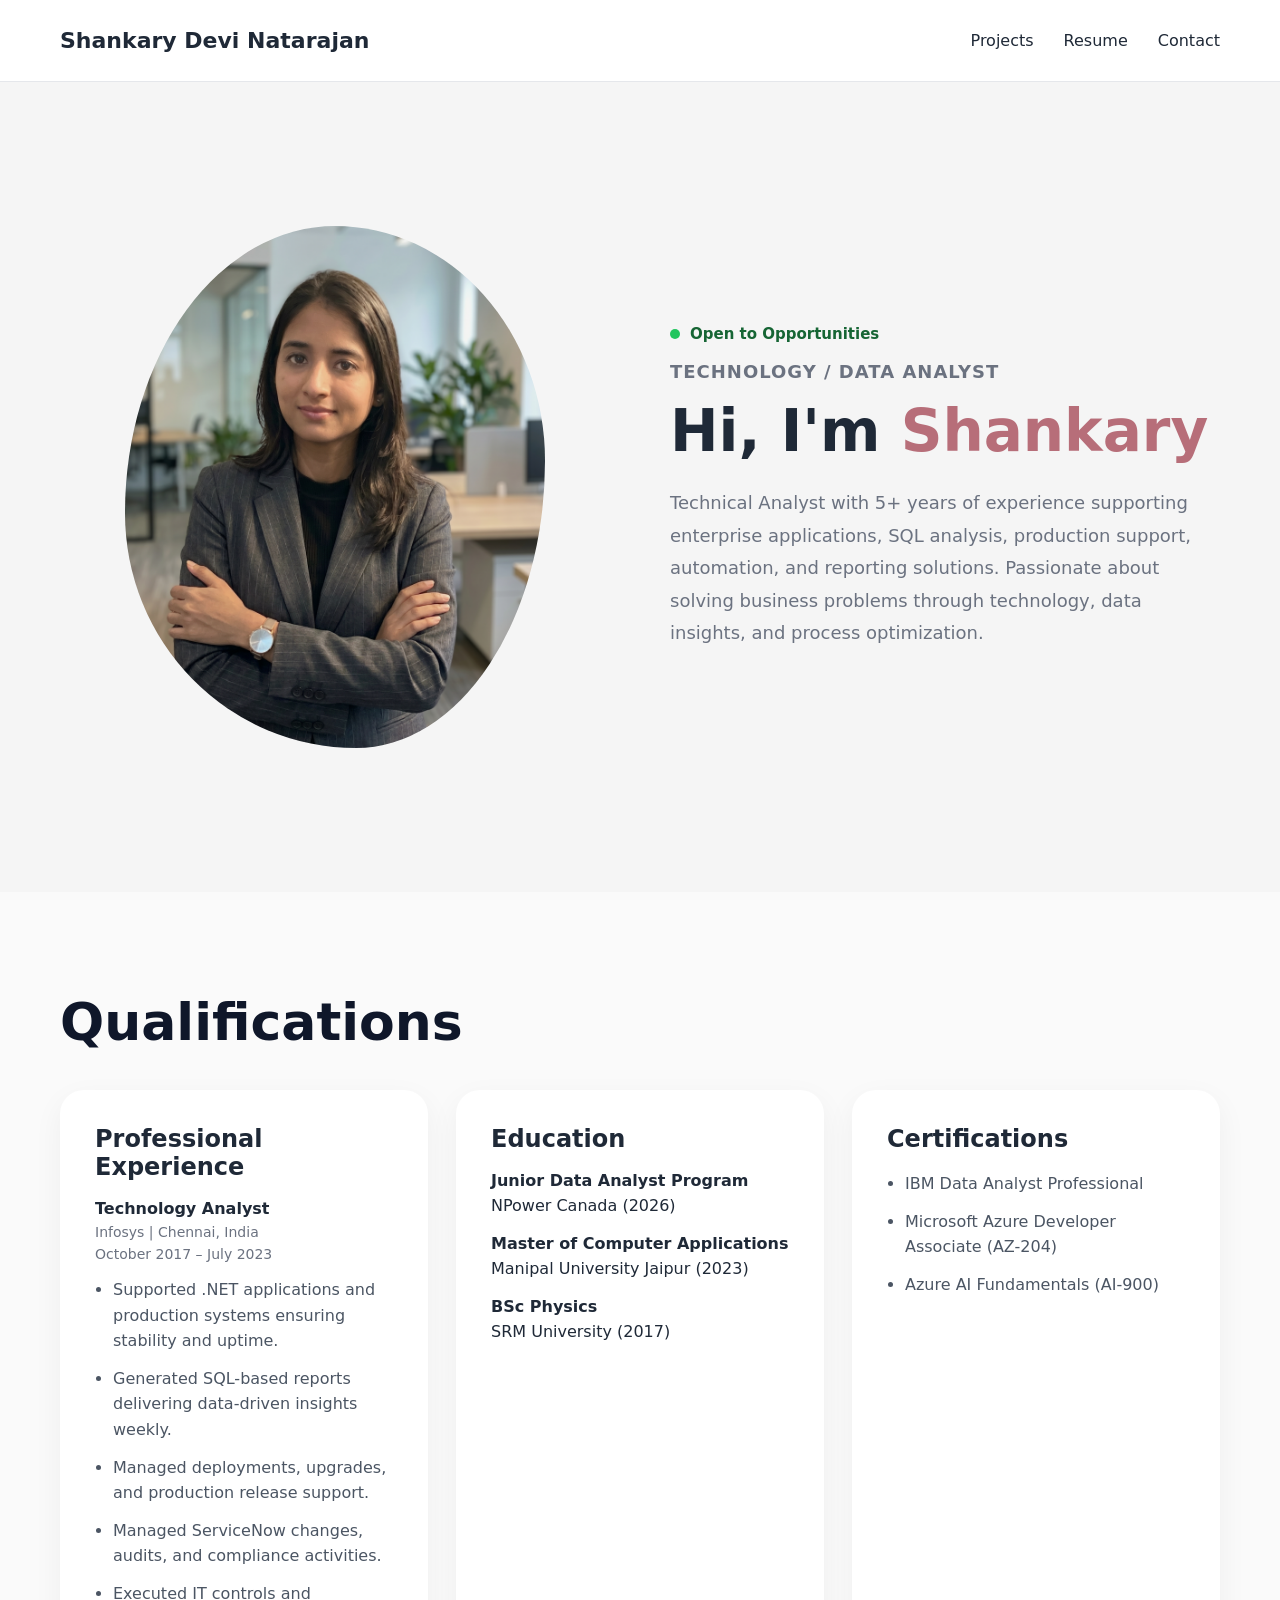
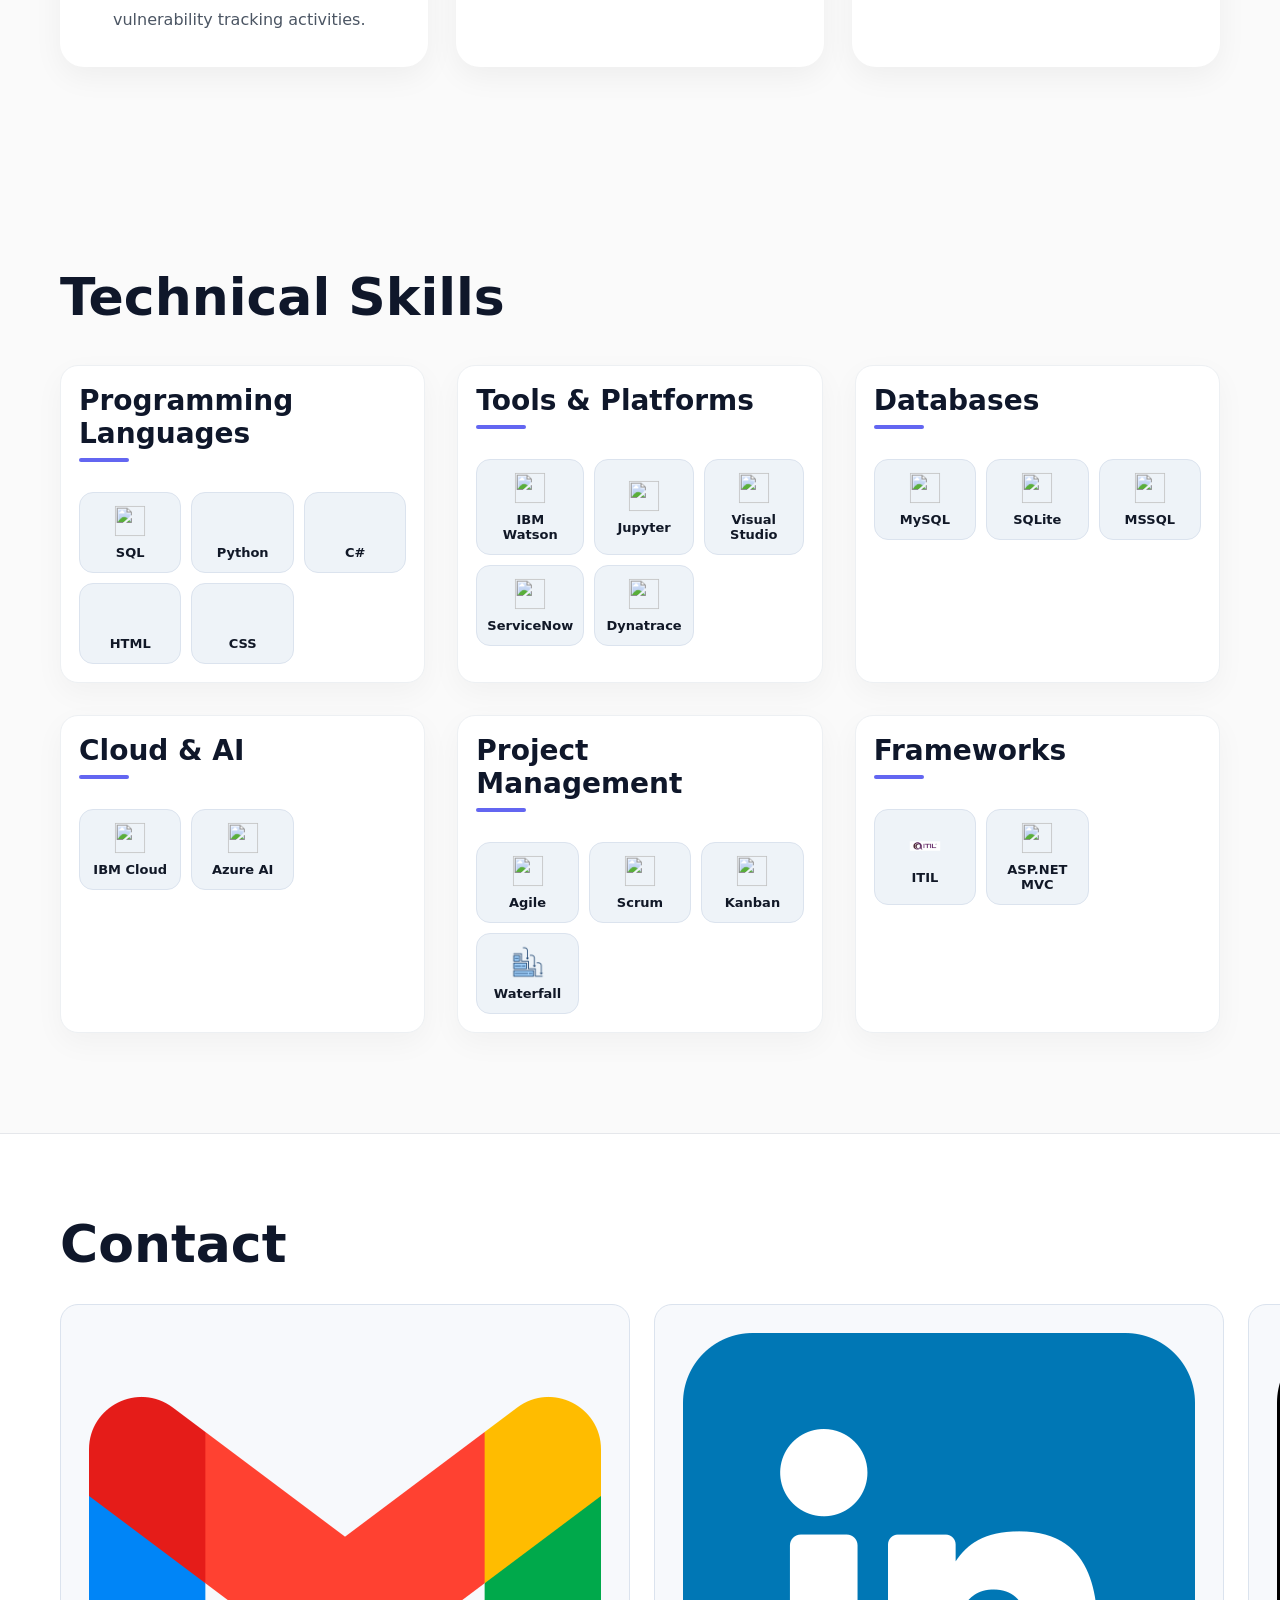
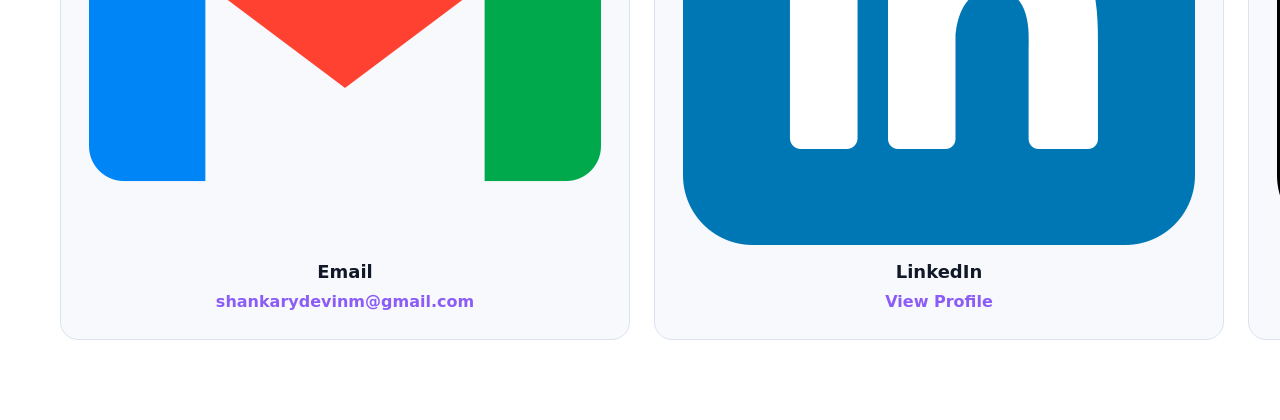
==== index.html @ 141a1221 "Update index.html" ====
<!DOCTYPE html>
<html lang="en">
<head>
  <meta charset="UTF-8" />
  <meta name="viewport" content="width=device-width, initial-scale=1.0" />

  <link rel="stylesheet" href="https://cdn.jsdelivr.net/gh/devicons/devicon@latest/devicon.min.css">

  <title>
    Shankary Devi Natarajan | Technology & Data Analyst
  </title>

  <link rel="stylesheet" href="style.css" />
</head>

<body>

  <!-- NAVBAR -->
  <header class="navbar">
    <div class="logo">
      Shankary Devi Natarajan
    </div>

    <nav class="nav-links">
      <a href="#projects">Projects</a>
      <a href="ShankaryDeviNatarajan_Resume.pdf" target="_blank">Resume</a>
      <a href="#contact">Contact</a>
    </nav>
  </header>


  <!-- HERO SECTION -->
  <section class="hero-section">

    <!-- IMAGE -->
    <div class="hero-image">
      <img src="Firefly_picture resolution to be upgraded as face in picture is not clear and light to be eve 190264.png"
           alt="Shankary Profile Photo" />
    </div>

    <!-- CONTENT -->
    <div class="hero-content">

      <div class="availability">
        <span class="green-dot"></span>
        <span class="availability-text">Open to Opportunities</span>
      </div>

      <p class="role">Technology / Data Analyst</p>

      <h1>
        Hi, I'm <span>Shankary</span>
      </h1>

      <p class="intro">
        Technical Analyst with 5+ years of experience supporting enterprise applications, SQL analysis, production support, automation, and reporting solutions. Passionate about solving business problems through technology, data insights, and process optimization.
      </p>

    </div>
  </section>


  <!-- PROFILE SECTION -->
  <section class="profile-section">

    <h2 class="section-title">Qualifications</h2>
    <br>
    <br>

    <div class="profile-grid">

      <!-- EXPERIENCE -->
      <div class="profile-card">
        <h3>Professional Experience</h3>

        <p class="role-title">Technology Analyst</p>
        <p class="company">Infosys | Chennai, India</p>
        <p class="duration">October 2017 – July 2023</p>

        <ul>
          <li>Supported .NET applications and production systems ensuring stability and uptime.</li>
          <li>Generated SQL-based reports delivering data-driven insights weekly.</li>
          <li>Managed deployments, upgrades, and production release support.</li>
          <li>Managed ServiceNow changes, audits, and compliance activities.</li>
          <li>Executed IT controls and vulnerability tracking activities.</li>
        </ul>
      </div>


      <!-- EDUCATION -->
      <div class="profile-card">
        <h3>Education</h3>

        <p class="degree">Junior Data Analyst Program</p>
        <p>NPower Canada (2026)</p>

        <br>

        <p class="degree">Master of Computer Applications</p>
        <p>Manipal University Jaipur (2023)</p>

        <br>

        <p class="degree">BSc Physics</p>
        <p>SRM University (2017)</p>
      </div>


      <!-- CERTIFICATIONS -->
      <div class="profile-card">
        <h3>Certifications</h3>

        <ul>
          <li>IBM Data Analyst Professional</li>
          <li>Microsoft Azure Developer Associate (AZ-204)</li>
          <li>Azure AI Fundamentals (AI-900)</li>
        </ul>
      </div>

    </div>
  </section>


  <!-- SKILLS SECTION -->
  <section class="skills-section">

    <h2 class="section-title">Technical Skills</h2>
    <br>
    <br>

    <div class="skills-main-grid">

      <!-- PROGRAMMING -->
      <div class="skills-category-card">
        <div class="category-header">
          <div>
            <h3>Programming Languages</h3>
            <span></span>
          </div>
        </div>

        <div class="skills-icons-grid">

          <div class="skill-box">
            <img src="https://img.icons8.com/?size=100&id=59952&format=png&color=000000"
                 class="skill-icon" />
            <p>SQL</p>
          </div>

          <div class="skill-box">
            <i class="devicon-python-plain colored skill-icon"></i>
            <p>Python</p>
          </div>

          <div class="skill-box">
            <i class="devicon-csharp-plain colored skill-icon"></i>
            <p>C#</p>
          </div>

          <div class="skill-box">
            <i class="devicon-html5-plain colored skill-icon"></i>
            <p>HTML</p>
          </div>

          <div class="skill-box">
            <i class="devicon-css3-plain colored skill-icon"></i>
            <p>CSS</p>
          </div>

        </div>
      </div>


      <!-- TOOLS -->
      <div class="skills-category-card">
        <div class="category-header">
          <div>
            <h3>Tools & Platforms</h3>
            <span></span>
          </div>
        </div>

        <div class="skills-icons-grid">

          <div class="skill-box">
            <img src="https://img.icons8.com/?size=100&id=66085&format=png&color=000000"
                 class="skill-icon" />
            <p>IBM Watson</p>
          </div>

          <div class="skill-box">
            <img src="https://cdn.simpleicons.org/jupyter/F37626"
                 class="skill-icon" />
            <p>Jupyter</p>
          </div>

          <div class="skill-box">
            <img src="https://img.icons8.com/?size=100&id=ezj3zaVtImPg&format=png&color=000000"
                 class="skill-icon" />
            <p>Visual Studio</p>
          </div>

          <div class="skill-box">
            <img src="https://cdn.simpleicons.org/now/80B5A3"
                 class="skill-icon" />
            <p>ServiceNow</p>
          </div>

          <div class="skill-box">
            <img src="https://cdn.simpleicons.org/dynatrace/1496FF"
                 class="skill-icon" />
            <p>Dynatrace</p>
          </div>

        </div>
      </div>


      <!-- DATABASES -->
      <div class="skills-category-card">
        <div class="category-header">
          <div>
            <h3>Databases</h3>
            <span></span>
          </div>
        </div>

        <div class="skills-icons-grid">

          <div class="skill-box">
            <img src="https://cdn.simpleicons.org/mysql/4479A1"
                 class="skill-icon" />
            <p>MySQL</p>
          </div>

          <div class="skill-box">
            <img src="https://cdn.simpleicons.org/sqlite/003B57"
                 class="skill-icon" />
            <p>SQLite</p>
          </div>

          <div class="skill-box">
            <img src="https://img.icons8.com/?size=100&id=J6KcaRLsTgpZ&format=png&color=000000"
                 class="skill-icon" />
            <p>MSSQL</p>
          </div>

        </div>
      </div>


      <!-- CLOUD -->
      <div class="skills-category-card">
        <div class="category-header">
          <div>
            <h3>Cloud & AI</h3>
            <span></span>
          </div>
        </div>

        <div class="skills-icons-grid">

          <div class="skill-box">
            <img src="https://img.icons8.com/?size=100&id=31754&format=png&color=000000"
                 class="skill-icon" />
            <p>IBM Cloud</p>
          </div>

          <div class="skill-box">
            <img src="https://img.icons8.com/?size=100&id=81727&format=png&color=000000"
                 class="skill-icon" />
            <p>Azure AI</p>
          </div>

        </div>
      </div>


      <!-- PROJECT MANAGEMENT -->
      <div class="skills-category-card">
        <div class="category-header">
          <div>
            <h3>Project Management</h3>
            <span></span>
          </div>
        </div>

        <div class="skills-icons-grid">

          <div class="skill-box">
            <img src="https://img.icons8.com/?size=100&id=TSLsIg7ynVZR&format=png&color=000000"
                 class="skill-icon" />
            <p>Agile</p>
          </div>

          <div class="skill-box">
            <img src="https://img.icons8.com/?size=100&id=xcEbLRHFJBpo&format=png&color=000000"
                 class="skill-icon" />
            <p>Scrum</p>
          </div>

          <div class="skill-box">
            <img src="https://cdn.simpleicons.org/trello/0052CC"
                 class="skill-icon" />
            <p>Kanban</p>
          </div>

          <div class="skill-box">
            <img src="waterfall.png"
                 class="skill-icon" />
            <p>Waterfall</p>
          </div>

        </div>
      </div>


      <!-- FRAMEWORKS -->
      <div class="skills-category-card">
        <div class="category-header">
          <div>
            <h3>Frameworks</h3>
            <span></span>
          </div>
        </div>

        <div class="skills-icons-grid">

          <div class="skill-box">
            <img src="ITIL.png"
                 class="skill-icon" />
            <p>ITIL</p>
          </div>

          <div class="skill-box">
            <img src="https://cdn.simpleicons.org/dotnet/512BD4"
                 class="skill-icon" />
            <p>ASP.NET MVC</p>
          </div>

        </div>
      </div>

    </div>
  </section>


  <!-- CONTACT -->
  <section id="contact" class="contact-section">

    <h2 class="section-title">Contact</h2>

    <div class="contact-grid">

      <div class="contact-card">
        <img src="gmail.png" class="contact-icon" alt="Contact Icon" />
        <h3>Email</h3>
        <a href="mailto:shankarydevinm@gmail">shankarydevinm@gmail.com</a>
      </div>

      <div class="contact-card">
        <img src="linkedin.png" class="contact-icon" alt="Contact Icon" />
        <h3>LinkedIn</h3>
        <a href="https://www.linkedin.com/in/shankary-devi-natarajan-/" target="_blank">
          View Profile
        </a>
      </div>

      <div class="contact-card">
        <img src="github.png" class="contact-icon" alt="Contact Icon" />
        <h3>GitHub</h3>
        <a href="https://github.com/shankary" target="_blank">
          View Projects
        </a>
      </div>

    </div>
  </section>

</body>
</html>
---- style.css ----
:root {
  --bg: #f5f5f5;
  --text: #1f2937;
  --muted: #6b7280;
  --accent: #b76e79;
  --white: #ffffff;
}

/* RESET */
* {
  margin: 0;
  padding: 0;
  box-sizing: border-box;
}

html {
  scroll-behavior: smooth;
}

body {
  font-family: system-ui, -apple-system, sans-serif;
  background: var(--bg);
  color: var(--text);
}

/* NAVBAR */
.navbar {
  display: flex;
  justify-content: space-between;
  align-items: center;
  padding: 28px 60px;
  background: white;
  border-bottom: 1px solid #e5e7eb;
  position: sticky;
  top: 0;
  z-index: 1000;
}

.logo {
  font-size: 22px;
  font-weight: 700;
}

.nav-links {
  display: flex;
  gap: 30px;
}

.nav-links a {
  text-decoration: none;
  color: var(--text);
  font-weight: 500;
  transition: 0.2s ease;
}

.nav-links a:hover {
  color: var(--accent);
}

/* HERO */
.hero-section {
  min-height: 90vh;
  display: grid;
  grid-template-columns: 1fr 1fr;
  align-items: center;
  gap: 60px;
  padding: 60px;
}

.hero-image {
  display: flex;
  justify-content: center;
  align-items: center;
}

.hero-image img {
  width: 100%;
  max-width: 420px;
  object-fit: cover;
  mix-blend-mode: multiply;
  border-radius: 50% 50% 45% 55% / 55% 45% 55% 45%;
}

/* STATUS */
.availability {
  display: flex;
  align-items: center;
  gap: 10px;
  margin-bottom: 18px;
}

.green-dot {
  width: 10px;
  height: 10px;
  background: #22c55e;
  border-radius: 50%;
  animation: pulse 2s infinite;
}

.availability-text {
  font-size: 15px;
  font-weight: 600;
  color: #166534;
}

@keyframes pulse {
  0% { transform: scale(1); }
  50% { transform: scale(1.25); }
  100% { transform: scale(1); }
}

/* HERO TEXT */
.role {
  font-size: 18px;
  font-weight: 600;
  color: var(--muted);
  margin-bottom: 18px;
  text-transform: uppercase;
  letter-spacing: 1px;
}

.hero-content h1 {
  font-size: 58px;
  line-height: 1.1;
  margin-bottom: 24px;
}

.hero-content h1 span {
  color: var(--accent);
}

.intro {
  font-size: 18px;
  color: var(--muted);
  line-height: 1.8;
  max-width: 600px;
}

/* SECTION TITLE */
.section-title {
  font-size: 52px;
  font-weight: 700;
  color: #0f172a;
}

/* PROFILE SECTION */
.profile-section {
  padding: 100px 60px;
  background: #fafafa;
}

.profile-grid {
  display: grid;
  grid-template-columns: repeat(3, 1fr);
  gap: 28px;
}

.profile-card {
  background: white;
  padding: 35px;
  border-radius: 24px;
  box-shadow: 0 10px 30px rgba(0,0,0,0.05);
  transition: 0.3s ease;
}

.profile-card:hover {
  transform: translateY(-6px);
}

.profile-card h3 {
  font-size: 24px;
  margin-bottom: 18px;
}

.role-title,
.degree {
  font-weight: 600;
  margin-bottom: 6px;
}

.company,
.duration {
  color: var(--muted);
  font-size: 14px;
  margin-bottom: 6px;
}

.profile-card ul {
  margin-top: 15px;
  padding-left: 18px;
  display: flex;
  flex-direction: column;
  gap: 12px;
}

.profile-card li {
  line-height: 1.6;
  color: #4b5563;
}

/* SKILLS SECTION */
.skills-section {
  padding: 100px 60px;
  background: #fafafa;
}

/* GRID */
.skills-main-grid {
  display: grid;
  grid-template-columns: repeat(3, 1fr);
  gap: 32px;
}

/* CARD */
.skills-category-card {
  background: white;
  padding: 18px;
  border-radius: 18px;
  border: 1px solid #edf0f3;
  box-shadow: 0 10px 30px rgba(0,0,0,0.04);
  transition: 0.3s ease;
}

.skills-category-card:hover {
  transform: translateY(-6px);
}

/* CATEGORY HEADER */
.category-header {
  display: flex;
  align-items: center;
  gap: 18px;
  margin-bottom: 30px;
}

.category-header h3 {
  font-size: 28px;
  color: #0f172a;
  margin-bottom: 8px;
}

.category-header span {
  display: block;
  width: 50px;
  height: 4px;
  border-radius: 999px;
  background: #6366f1;
}

/* ICON GRID */
.skills-icons-grid {
  display: grid;
  grid-template-columns: repeat(3, 1fr);
  gap: 10px;
}

/* SKILL BOX */
.skill-box {
  background: #eef3f8;
  border: 1px solid #dbe3ee;
  border-radius: 14px;
  padding: 12px 10px;
  text-align: center;
  transition: 0.2s ease;
  display: flex;
  flex-direction: column;
  align-items: center;
  justify-content: center;
}

.skill-box:hover {
  transform: translateY(-4px);
  box-shadow: 0 8px 18px rgba(0,0,0,0.06);
}

.skill-box p {
  font-size: 13px;
  font-weight: 600;
  color: #111827;
}

/* SKILL ICON */
.skill-icon {
  width: 32px;
  height: 32px;
  transform: scale(0.95);
  object-fit: contain;
  display: block;
  margin: 0 auto 8px auto;
}

/* CONTACT SECTION */
.contact-section {
  padding: 80px 60px;
  background: white;
  border-top: 1px solid #e5e7eb;
}

.contact-grid {
  display: grid;
  grid-template-columns: repeat(3, 1fr);
  gap: 24px;
  margin-top: 30px;
}

.contact-card {
  background: #f7f9fc;
  border: 1px solid #dbe3ee;
  border-radius: 18px;
  padding: 28px;
  text-align: center;
  transition: 0.25s ease;
}

.contact-card:hover {
  transform: translateY(-6px);
  box-shadow: 0 10px 25px rgba(0,0,0,0.08);
}

.contact-icon {
  font-size: 34px;
  margin-bottom: 12px;
}

.contact-card h3 {
  margin-bottom: 10px;
  font-size: 18px;
  color: #111827;
}

.contact-card a {
  color: #8b5cf6;
  text-decoration: none;
  font-weight: 600;
}

.contact-card a:hover {
  text-decoration: underline;
}

/* RESPONSIVE */
@media (max-width: 1100px) {
  .skills-main-grid {
    grid-template-columns: repeat(2, 1fr);
  }
}

@media (max-width: 900px) {
  .navbar {
    padding: 22px;
    flex-direction: column;
    gap: 18px;
  }

  .hero-section {
    grid-template-columns: 1fr;
    text-align: center;
    padding: 40px 25px;
  }

  .hero-image img {
    max-width: 320px;
  }

  .hero-content h1 {
    font-size: 42px;
  }

  .profile-grid {
    grid-template-columns: 1fr;
  }

  .skills-main-grid {
    grid-template-columns: 1fr;
  }

  .skills-icons-grid {
    grid-template-columns: repeat(2, 1fr);
  }

  .profile-section,
  .skills-section,
  .contact-section {
    padding: 70px 25px;
  }

  .contact-grid {
    grid-template-columns: 1fr;
  }

  .section-title {
    font-size: 40px;
  }
}
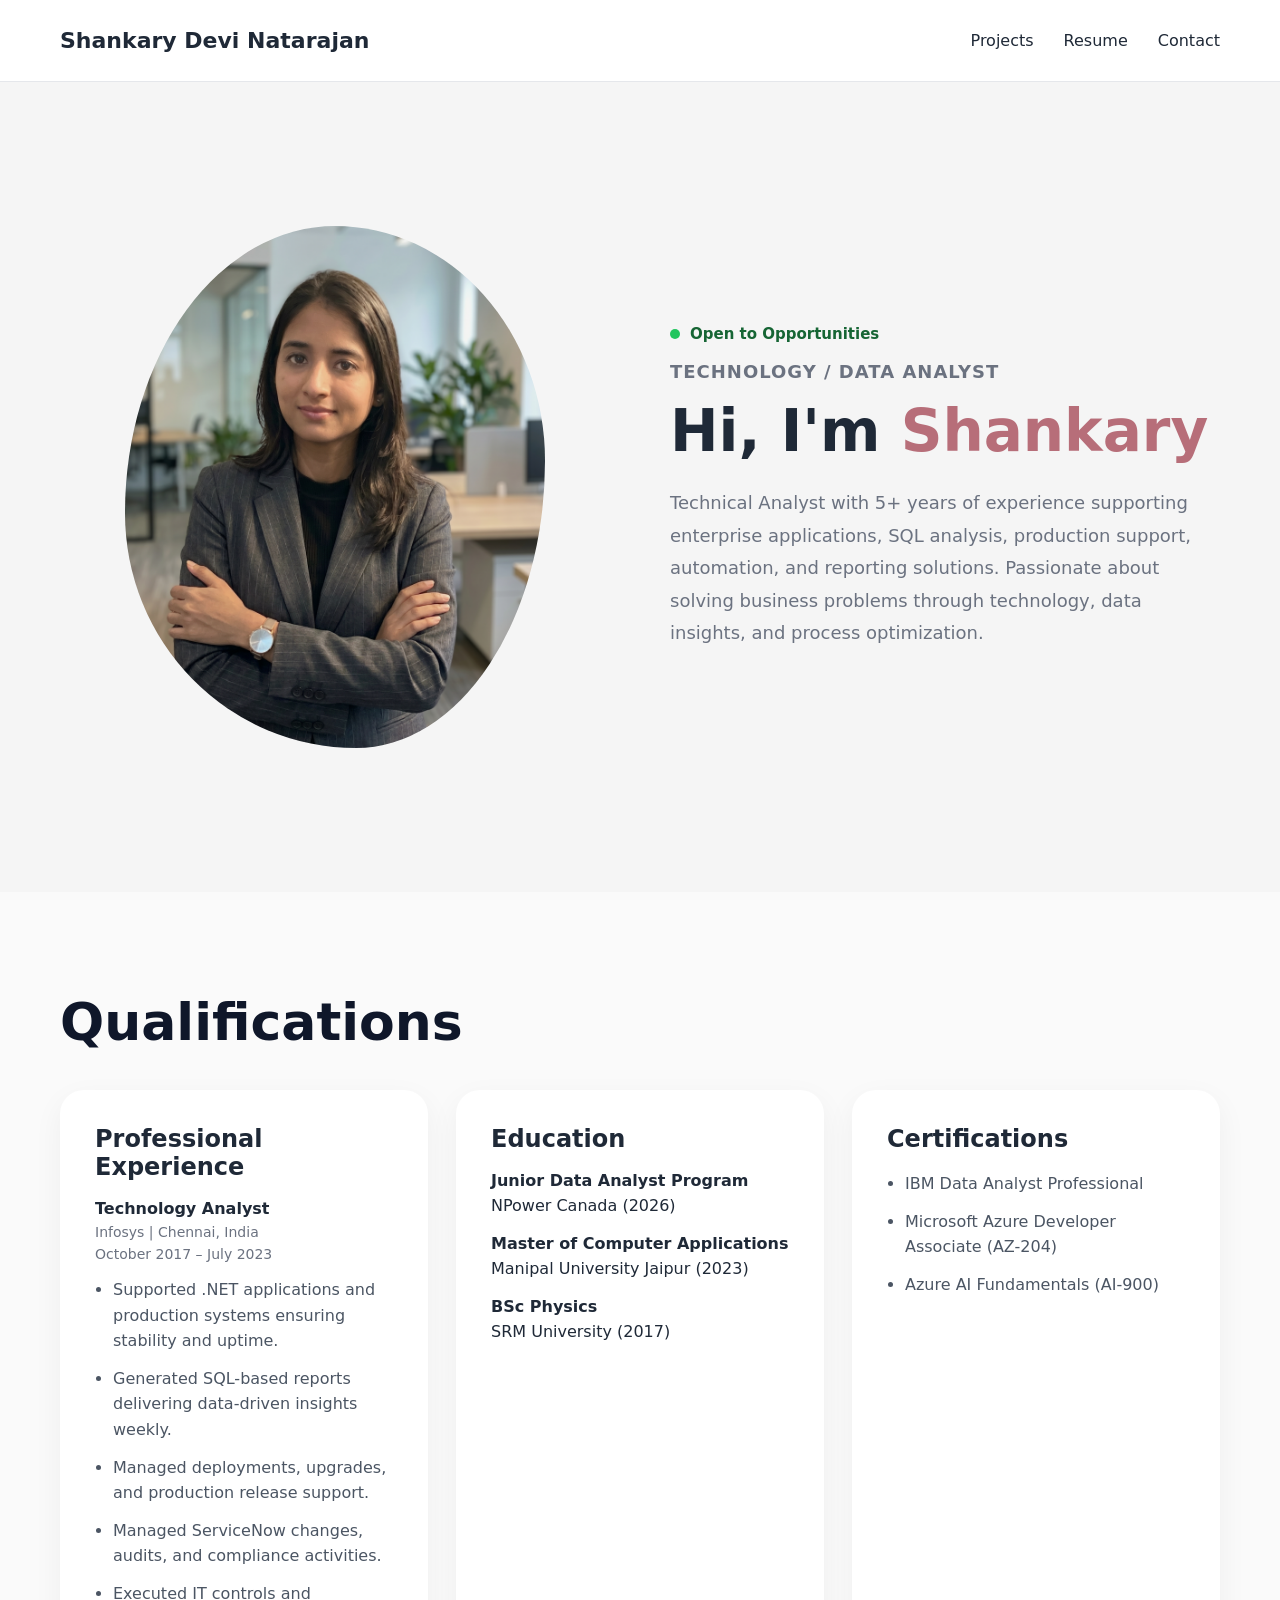
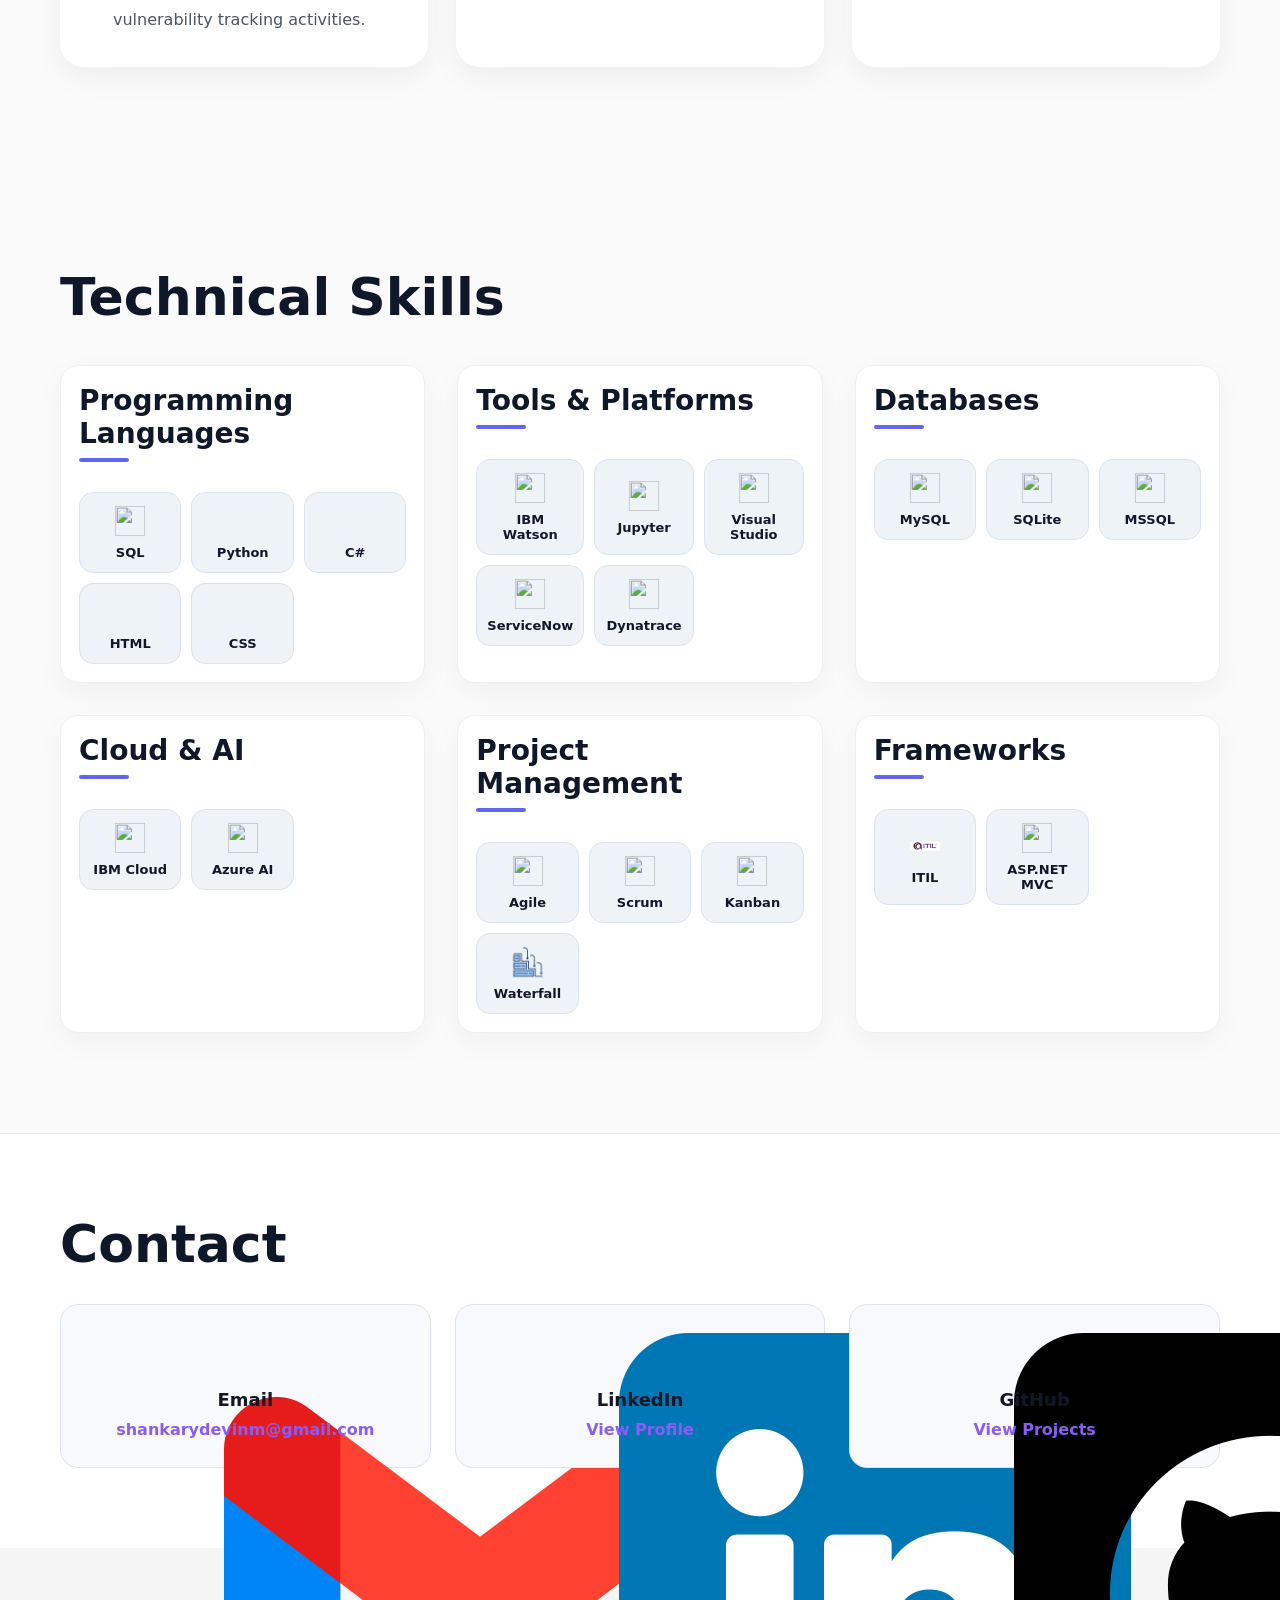
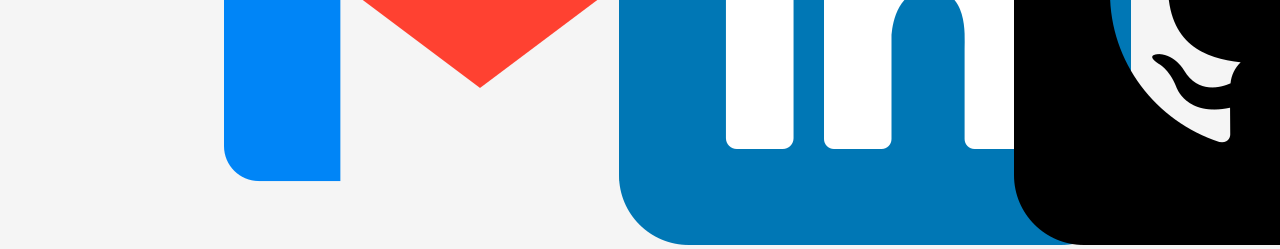
==== commit 7d00ffe7: "Update index.html" ====
--- a/index.html
+++ b/index.html
@@ -353,13 +353,13 @@
     <div class="contact-grid">
 
       <div class="contact-card">
-        <img src="gmail.png" class="contact-icon" alt="Contact Icon" />
+        <div class="contact-icon"><img src="gmail.png"  alt="Contact Icon" /></div>
         <h3>Email</h3>
         <a href="mailto:shankarydevinm@gmail">shankarydevinm@gmail.com</a>
       </div>
 
       <div class="contact-card">
-        <img src="linkedin.png" class="contact-icon" alt="Contact Icon" />
+        <div class="contact-icon"><img src="linkedin.png"  alt="Contact Icon" /></div>
         <h3>LinkedIn</h3>
         <a href="https://www.linkedin.com/in/shankary-devi-natarajan-/" target="_blank">
           View Profile
@@ -367,7 +367,8 @@
       </div>
 
       <div class="contact-card">
-        <img src="github.png" class="contact-icon" alt="Contact Icon" />
+        <div class="contact-icon"><img src="github.png"  alt="Contact Icon" /></div>
+        
         <h3>GitHub</h3>
         <a href="https://github.com/shankary" target="_blank">
           View Projects
--- a/style.css
+++ b/style.css
@@ -318,8 +318,11 @@
 }
 
 .contact-icon {
-  font-size: 34px;
-  margin-bottom: 12px;
+  width: 42px;
+  height: 42px;
+  object-fit: contain;
+  display: block;
+  margin: 0 auto 14px auto;
 }
 
 .contact-card h3 {
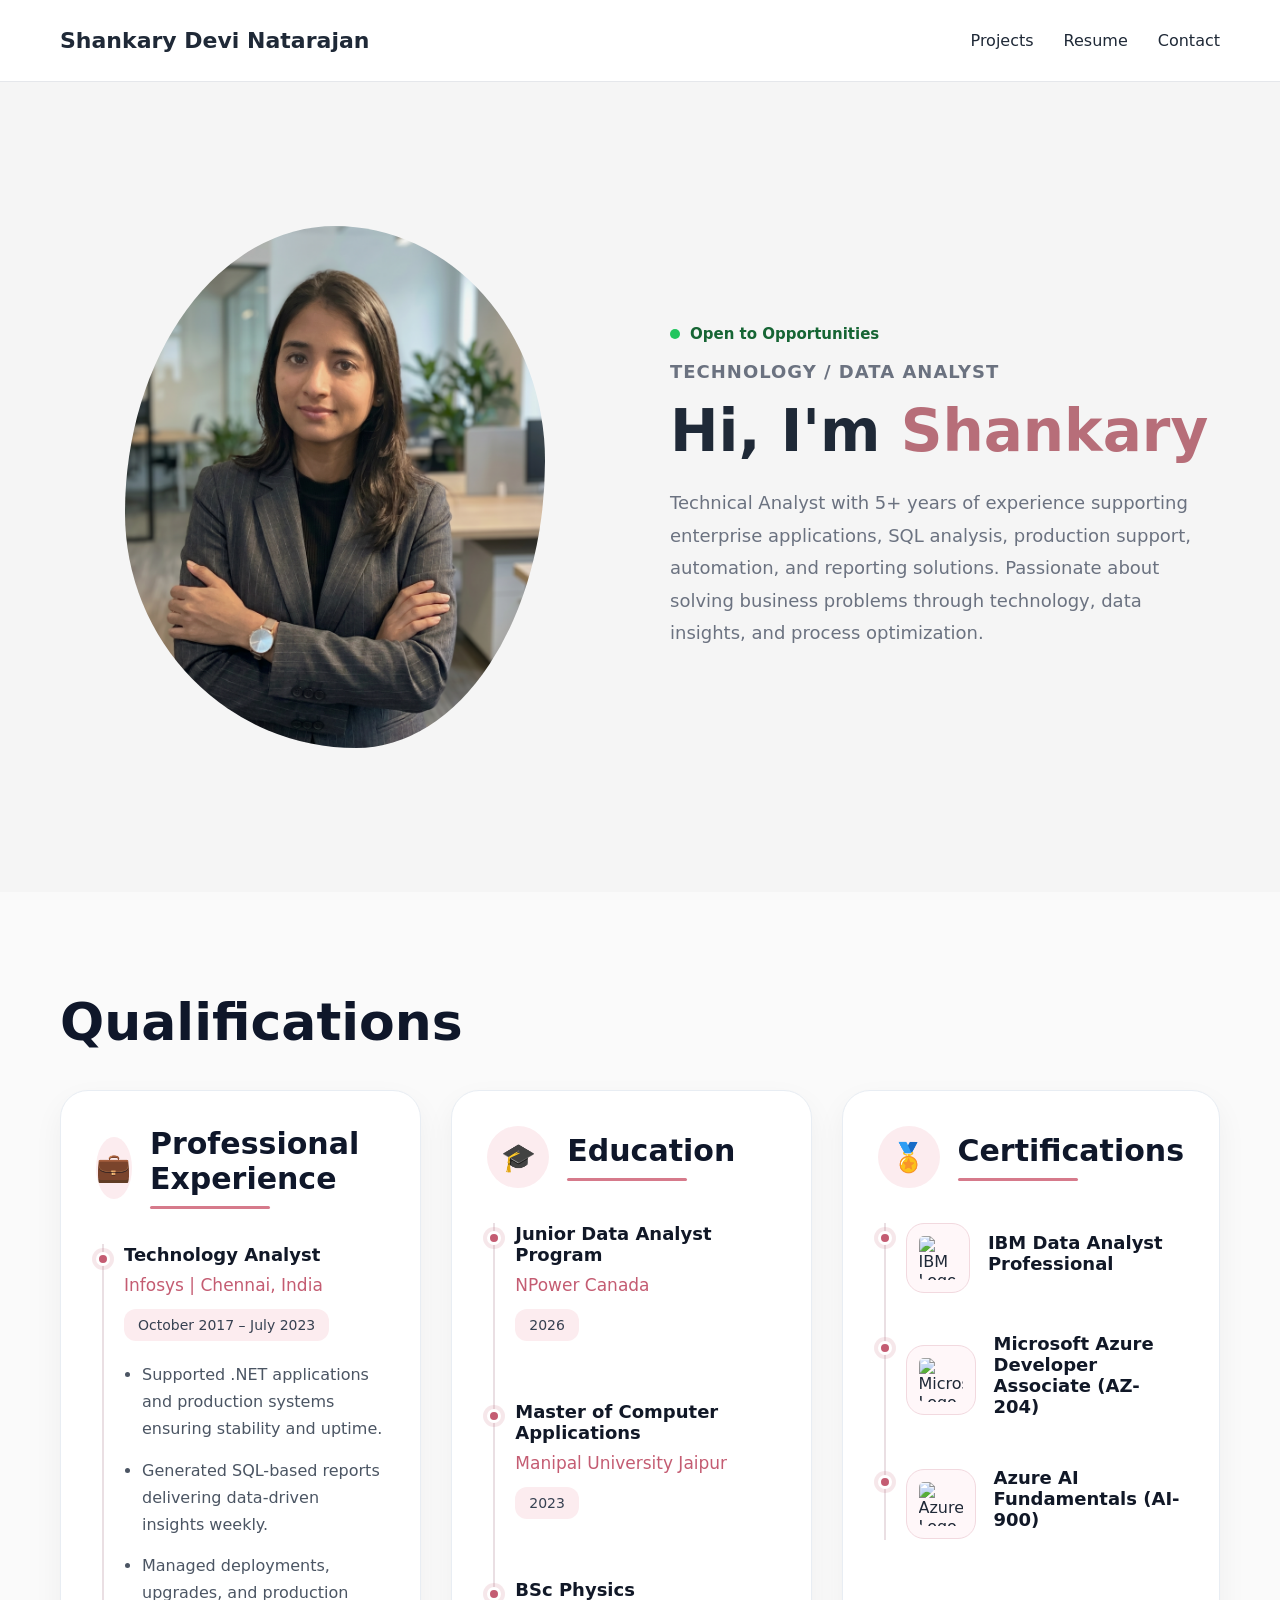
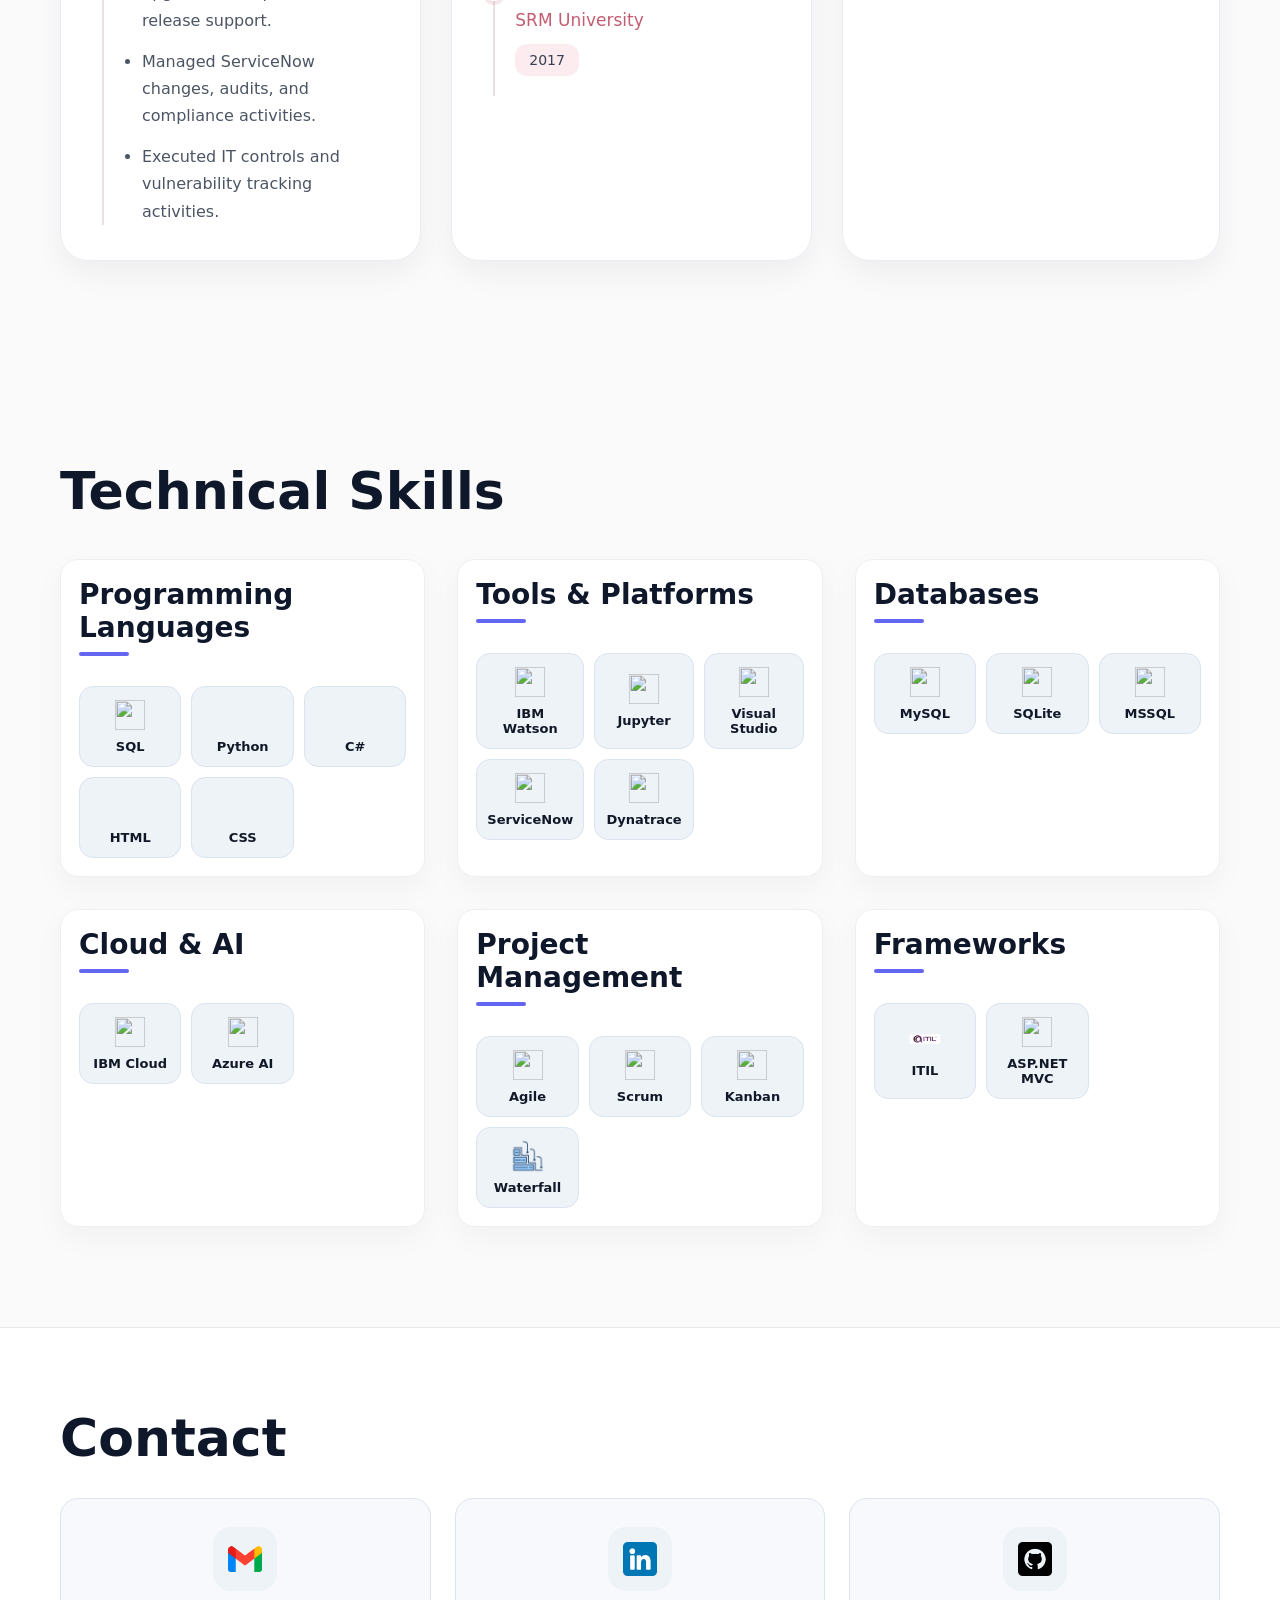
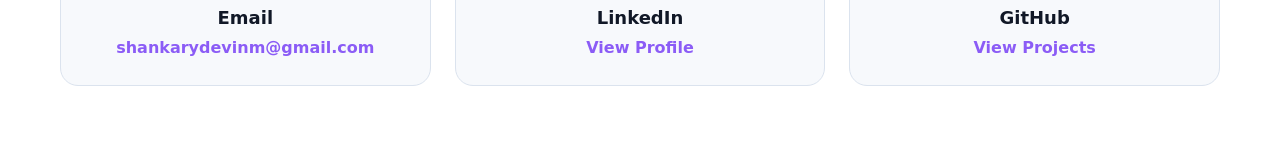
==== commit 847deab2: "Update index.html" ====
--- a/index.html
+++ b/index.html
@@ -61,64 +61,198 @@
 
 
   <!-- PROFILE SECTION -->
-  <section class="profile-section">
-
-    <h2 class="section-title">Qualifications</h2>
+ <!-- PROFILE SECTION -->
+<section class="profile-section">
+
+  <h2 class="section-title">Qualifications</h2>
     <br>
     <br>
 
-    <div class="profile-grid">
-
-      <!-- EXPERIENCE -->
-      <div class="profile-card">
-        <h3>Professional Experience</h3>
-
-        <p class="role-title">Technology Analyst</p>
-        <p class="company">Infosys | Chennai, India</p>
-        <p class="duration">October 2017 – July 2023</p>
-
-        <ul>
-          <li>Supported .NET applications and production systems ensuring stability and uptime.</li>
-          <li>Generated SQL-based reports delivering data-driven insights weekly.</li>
-          <li>Managed deployments, upgrades, and production release support.</li>
-          <li>Managed ServiceNow changes, audits, and compliance activities.</li>
-          <li>Executed IT controls and vulnerability tracking activities.</li>
-        </ul>
-      </div>
-
-
-      <!-- EDUCATION -->
-      <div class="profile-card">
-        <h3>Education</h3>
-
-        <p class="degree">Junior Data Analyst Program</p>
-        <p>NPower Canada (2026)</p>
-
-        <br>
-
-        <p class="degree">Master of Computer Applications</p>
-        <p>Manipal University Jaipur (2023)</p>
-
-        <br>
-
-        <p class="degree">BSc Physics</p>
-        <p>SRM University (2017)</p>
-      </div>
-
-
-      <!-- CERTIFICATIONS -->
-      <div class="profile-card">
-        <h3>Certifications</h3>
-
-        <ul>
-          <li>IBM Data Analyst Professional</li>
-          <li>Microsoft Azure Developer Associate (AZ-204)</li>
-          <li>Azure AI Fundamentals (AI-900)</li>
-        </ul>
-      </div>
-
-    </div>
-  </section>
+  <div class="profile-grid">
+
+    <!-- EXPERIENCE -->
+    <div class="profile-card timeline-card">
+
+      <div class="card-header">
+        <div class="card-icon">💼</div>
+
+        <div>
+          <h3>Professional Experience</h3>
+          <div class="card-line"></div>
+        </div>
+      </div>
+
+      <div class="timeline">
+
+        <div class="timeline-item">
+          <div class="timeline-dot"></div>
+
+          <div class="timeline-content">
+
+            <h4>Technology Analyst</h4>
+
+            <p class="timeline-company">
+              Infosys | Chennai, India
+            </p>
+
+            <div class="timeline-date">
+              October 2017 – July 2023
+            </div>
+
+            <ul>
+              <li>
+                Supported .NET applications and production systems ensuring stability and uptime.
+              </li>
+
+              <li>
+                Generated SQL-based reports delivering data-driven insights weekly.
+              </li>
+
+              <li>
+                Managed deployments, upgrades, and production release support.
+              </li>
+
+              <li>
+                Managed ServiceNow changes, audits, and compliance activities.
+              </li>
+
+              <li>
+                Executed IT controls and vulnerability tracking activities.
+              </li>
+            </ul>
+
+          </div>
+        </div>
+
+      </div>
+    </div>
+
+
+    <!-- EDUCATION -->
+    <div class="profile-card timeline-card">
+
+      <div class="card-header">
+        <div class="card-icon">🎓</div>
+
+        <div>
+          <h3>Education</h3>
+          <div class="card-line"></div>
+        </div>
+      </div>
+
+      <div class="timeline">
+
+        <div class="timeline-item">
+          <div class="timeline-dot"></div>
+
+          <div class="timeline-content">
+            <h4>Junior Data Analyst Program</h4>
+
+            <p class="timeline-company">
+              NPower Canada
+            </p>
+
+            <div class="timeline-date">
+              2026
+            </div>
+          </div>
+        </div>
+
+
+        <div class="timeline-item">
+          <div class="timeline-dot"></div>
+
+          <div class="timeline-content">
+            <h4>Master of Computer Applications</h4>
+
+            <p class="timeline-company">
+              Manipal University Jaipur
+            </p>
+
+            <div class="timeline-date">
+              2023
+            </div>
+          </div>
+        </div>
+
+
+        <div class="timeline-item">
+          <div class="timeline-dot"></div>
+
+          <div class="timeline-content">
+            <h4>BSc Physics</h4>
+
+            <p class="timeline-company">
+              SRM University
+            </p>
+
+            <div class="timeline-date">
+              2017
+            </div>
+          </div>
+        </div>
+
+      </div>
+    </div>
+
+
+    <!-- CERTIFICATIONS -->
+    <div class="profile-card timeline-card">
+
+      <div class="card-header">
+        <div class="card-icon">🏅</div>
+
+        <div>
+          <h3>Certifications</h3>
+          <div class="card-line"></div>
+        </div>
+      </div>
+
+      <div class="timeline">
+
+        <div class="timeline-item">
+          <div class="timeline-dot"></div>
+
+          <div class="timeline-content cert-item">
+            <img src="ibm.png" class="cert-logo" alt="IBM Logo" />
+
+            <div>
+              <h4>IBM Data Analyst Professional</h4>
+            </div>
+          </div>
+        </div>
+
+
+        <div class="timeline-item">
+          <div class="timeline-dot"></div>
+
+          <div class="timeline-content cert-item">
+            <img src="microsoft.png" class="cert-logo" alt="Microsoft Logo" />
+
+            <div>
+              <h4>Microsoft Azure Developer Associate (AZ-204)</h4>
+            </div>
+          </div>
+        </div>
+
+
+        <div class="timeline-item">
+          <div class="timeline-dot"></div>
+
+          <div class="timeline-content cert-item">
+            <img src="azure.png" class="cert-logo" alt="Azure Logo" />
+
+            <div>
+              <h4>Azure AI Fundamentals (AI-900)</h4>
+            </div>
+          </div>
+        </div>
+
+      </div>
+    </div>
+
+  </div>
+</section>
 
 
   <!-- SKILLS SECTION -->
--- a/style.css
+++ b/style.css
@@ -144,59 +144,192 @@
 }
 
 /* PROFILE SECTION */
+/* PROFILE SECTION */
 .profile-section {
   padding: 100px 60px;
   background: #fafafa;
 }
 
+/* SECTION */
+.section-heading {
+  text-align: center;
+  margin-bottom: 70px;
+}
+
+.section-subtitle {
+  margin-top: 14px;
+  color: #64748b;
+  font-size: 18px;
+}
+
+/* GRID */
 .profile-grid {
   display: grid;
   grid-template-columns: repeat(3, 1fr);
-  gap: 28px;
-}
-
-.profile-card {
+  gap: 30px;
+}
+
+/* CARD */
+.timeline-card {
   background: white;
+  border-radius: 28px;
   padding: 35px;
-  border-radius: 24px;
-  box-shadow: 0 10px 30px rgba(0,0,0,0.05);
+  border: 1px solid #e8edf3;
+  box-shadow: 0 12px 30px rgba(0,0,0,0.05);
   transition: 0.3s ease;
 }
 
-.profile-card:hover {
-  transform: translateY(-6px);
-}
-
-.profile-card h3 {
-  font-size: 24px;
-  margin-bottom: 18px;
-}
-
-.role-title,
-.degree {
-  font-weight: 600;
-  margin-bottom: 6px;
-}
-
-.company,
-.duration {
-  color: var(--muted);
+.timeline-card:hover {
+  transform: translateY(-8px);
+  box-shadow: 0 18px 40px rgba(0,0,0,0.08);
+}
+
+/* CARD HEADER */
+.card-header {
+  display: flex;
+  align-items: center;
+  gap: 18px;
+  margin-bottom: 35px;
+}
+
+.card-icon {
+  width: 62px;
+  height: 62px;
+  border-radius: 50%;
+  background: #fcecef;
+  display: flex;
+  align-items: center;
+  justify-content: center;
+  font-size: 28px;
+}
+
+.card-header h3 {
+  font-size: 30px;
+  color: #0f172a;
+  margin-bottom: 10px;
+}
+
+.card-line {
+  width: 120px;
+  height: 3px;
+  background: #d67a8b;
+  border-radius: 999px;
+}
+
+/* TIMELINE */
+.timeline {
+  position: relative;
+  padding-left: 28px;
+}
+
+.timeline::before {
+  content: "";
+  position: absolute;
+  left: 6px;
+  top: 0;
+  width: 2px;
+  height: 100%;
+  background: #eadfe3;
+}
+
+/* TIMELINE ITEM */
+.timeline-item {
+  position: relative;
+  padding-bottom: 40px;
+}
+
+.timeline-item:last-child {
+  padding-bottom: 0;
+}
+
+.timeline-dot {
+  position: absolute;
+  left: -28px;
+  top: 8px;
+  width: 14px;
+  height: 14px;
+  background: #c45c72;
+  border-radius: 50%;
+  border: 3px solid white;
+  box-shadow: 0 0 0 4px rgba(196,92,114,0.15);
+}
+
+/* CONTENT */
+.timeline-content h4 {
+  font-size: 18px;
+  margin-bottom: 10px;
+  color: #111827;
+}
+
+.timeline-company {
+  color: #c45c72;
+  font-size: 17px;
+  margin-bottom: 14px;
+}
+
+/* DATE */
+.timeline-date {
+  display: inline-block;
+  background: #fcecef;
+  color: #374151;
+  padding: 8px 14px;
+  border-radius: 12px;
   font-size: 14px;
-  margin-bottom: 6px;
-}
-
-.profile-card ul {
-  margin-top: 15px;
+  margin-bottom: 20px;
+}
+
+/* LIST */
+.timeline-content ul {
   padding-left: 18px;
   display: flex;
   flex-direction: column;
-  gap: 12px;
-}
-
-.profile-card li {
-  line-height: 1.6;
+  gap: 14px;
+}
+
+.timeline-content li {
+  line-height: 1.7;
   color: #4b5563;
 }
+
+/* CERTIFICATIONS */
+.cert-item {
+  display: flex;
+  align-items: center;
+  gap: 18px;
+}
+
+.cert-logo {
+  width: 70px;
+  height: 70px;
+  object-fit: contain;
+  background: #fff7f9;
+  padding: 12px;
+  border-radius: 18px;
+  border: 1px solid #f2d9df;
+}
+
+/* RESPONSIVE */
+@media (max-width: 1000px) {
+  .profile-grid {
+    grid-template-columns: 1fr;
+  }
+}
+
+@media (max-width: 900px) {
+  .profile-section {
+    padding: 70px 25px;
+  }
+
+  .card-header h3 {
+    font-size: 24px;
+  }
+
+  .section-title {
+    font-size: 42px;
+  }
+}
+
+
 
 /* SKILLS SECTION */
 .skills-section {
@@ -318,13 +451,21 @@
 }
 
 .contact-icon {
-  width: 42px;
-  height: 42px;
+  width: 64px;
+  height: 64px;
+  margin: 0 auto 16px auto;
+  display: flex;
+  align-items: center;
+  justify-content: center;
+  background: #eef3f8;
+  border-radius: 18px;
+}
+
+.contact-icon img {
+  width: 34px;
+  height: 34px;
   object-fit: contain;
-  display: block;
-  margin: 0 auto 14px auto;
-}
-
+}
 .contact-card h3 {
   margin-bottom: 10px;
   font-size: 18px;
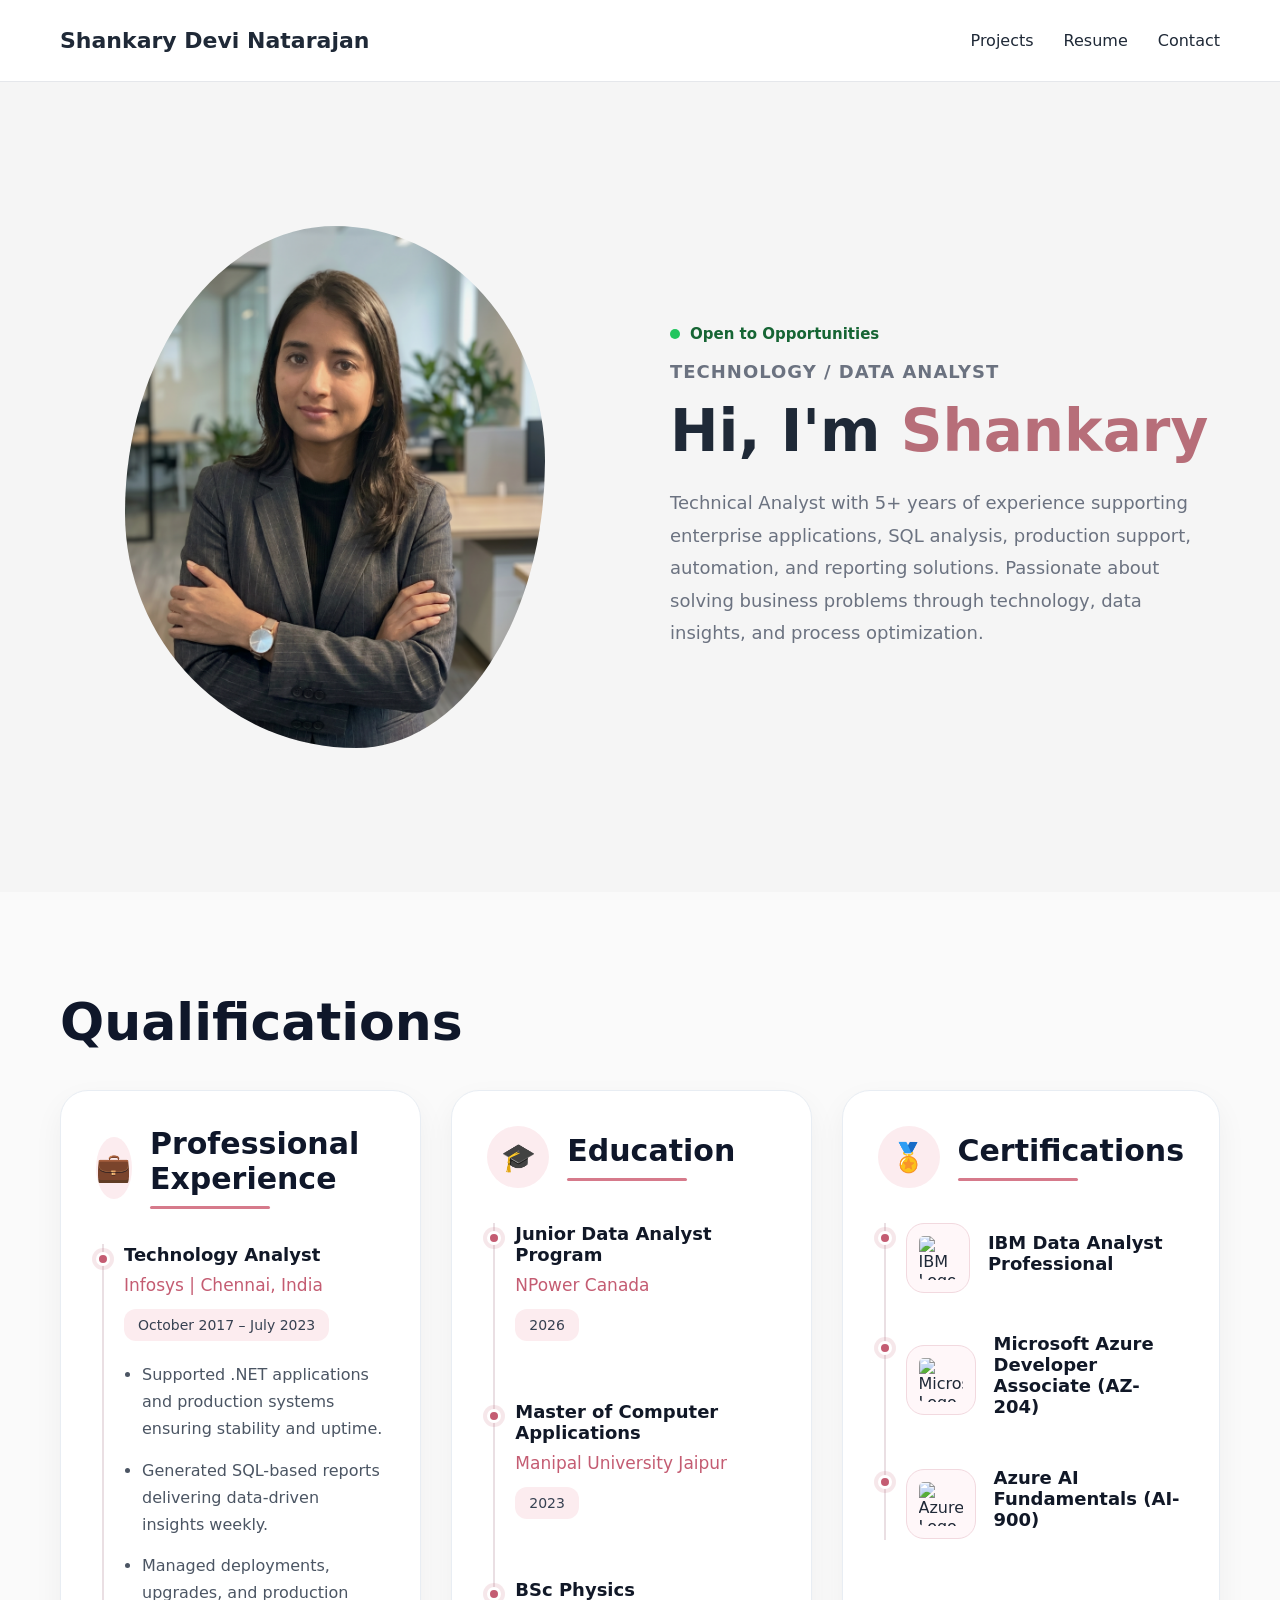
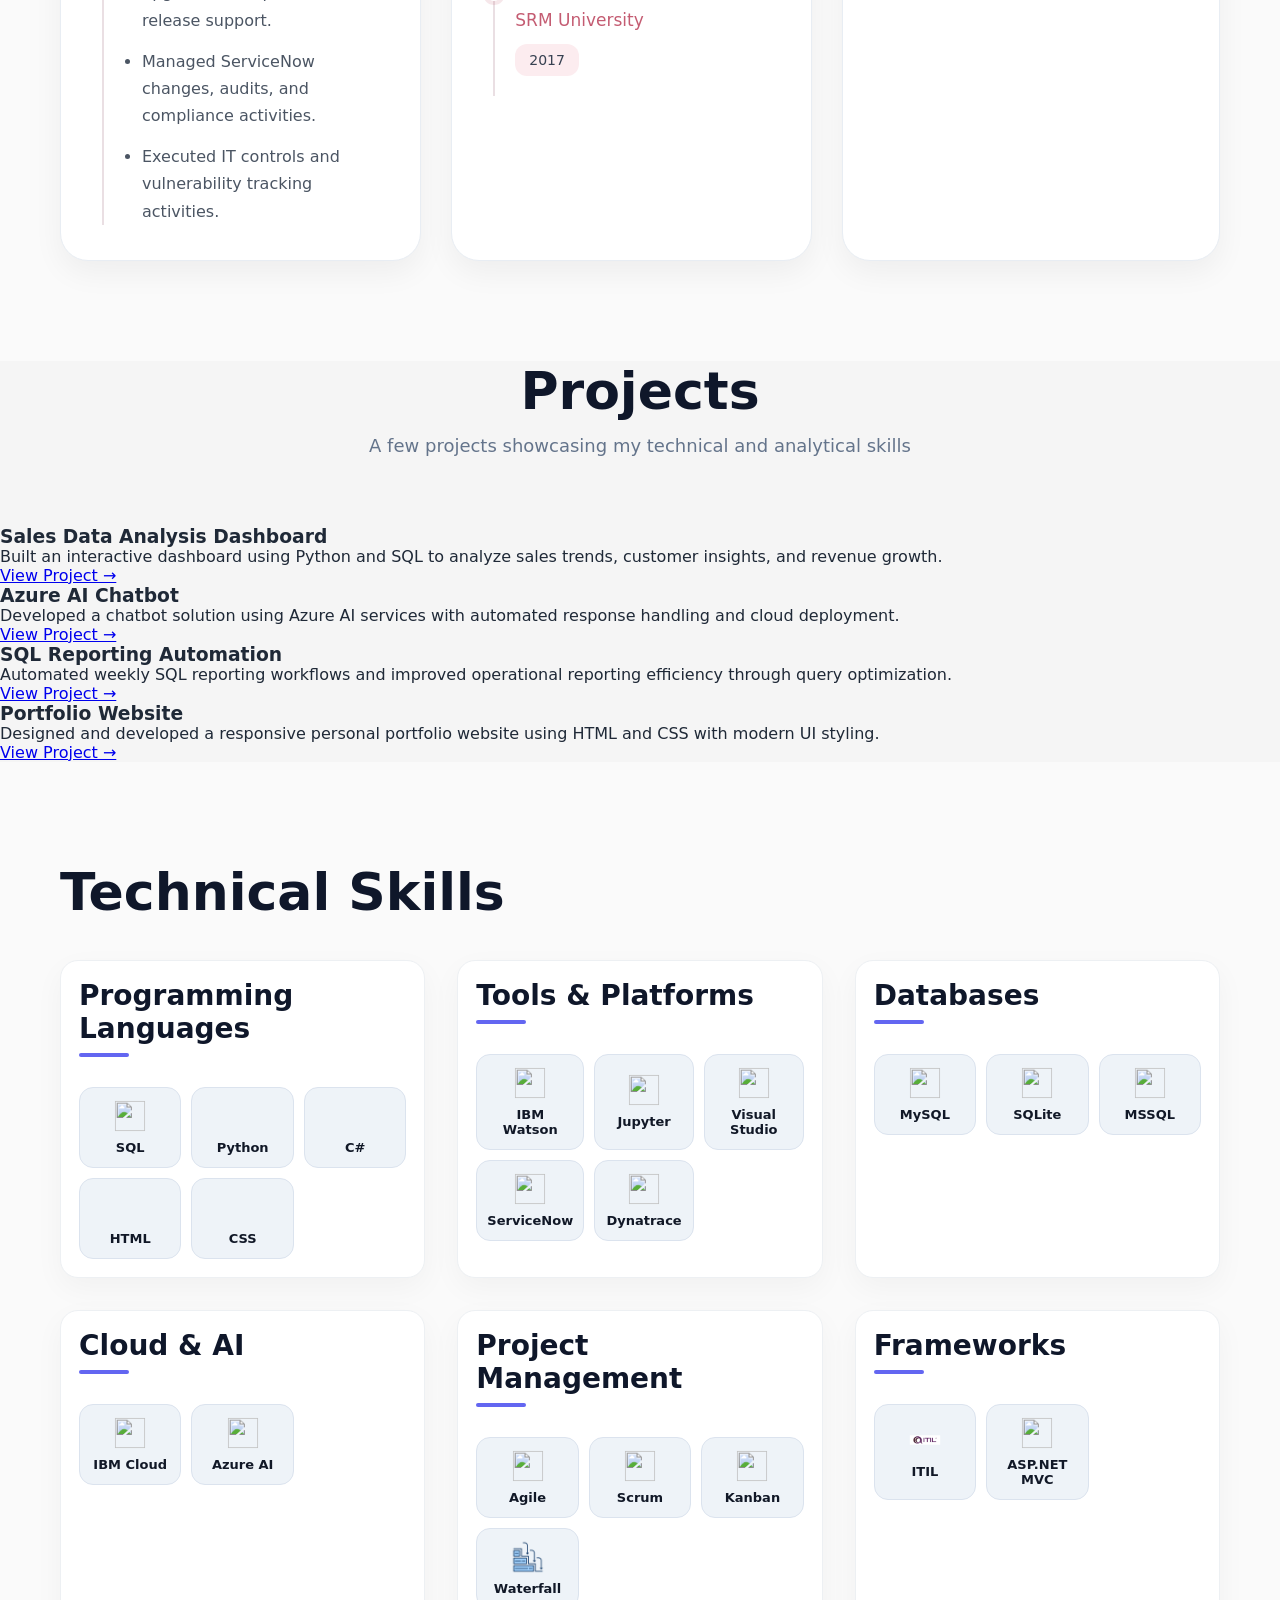
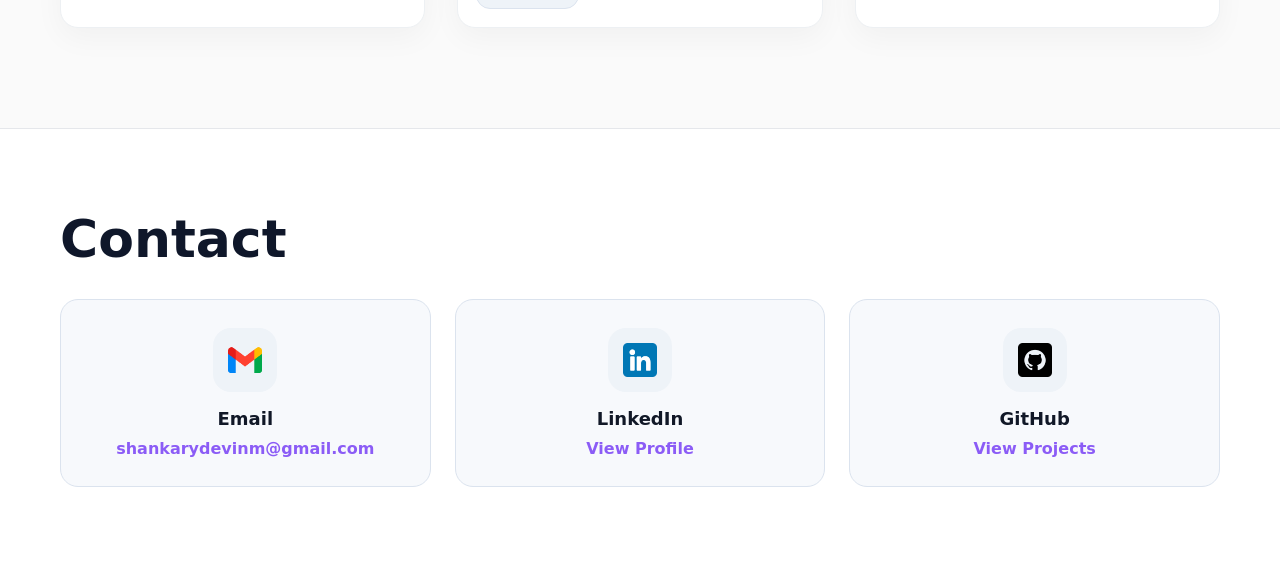
==== commit 8032d2f2: "Update index.html" ====
--- a/index.html
+++ b/index.html
@@ -214,7 +214,7 @@
           <div class="timeline-dot"></div>
 
           <div class="timeline-content cert-item">
-            <img src="ibm.png" class="cert-logo" alt="IBM Logo" />
+            <img src="https://img.icons8.com/?size=100&id=31754&format=png&color=000000" class="cert-logo" alt="IBM Logo" />
 
             <div>
               <h4>IBM Data Analyst Professional</h4>
@@ -227,7 +227,7 @@
           <div class="timeline-dot"></div>
 
           <div class="timeline-content cert-item">
-            <img src="microsoft.png" class="cert-logo" alt="Microsoft Logo" />
+            <img src="https://img.icons8.com/?size=100&id=81727&format=png&color=000000" class="cert-logo" alt="Microsoft Logo" />
 
             <div>
               <h4>Microsoft Azure Developer Associate (AZ-204)</h4>
@@ -240,7 +240,7 @@
           <div class="timeline-dot"></div>
 
           <div class="timeline-content cert-item">
-            <img src="azure.png" class="cert-logo" alt="Azure Logo" />
+            <img src="https://img.icons8.com/?size=100&id=81727&format=png&color=000000" class="cert-logo" alt="Azure Logo" />
 
             <div>
               <h4>Azure AI Fundamentals (AI-900)</h4>
@@ -249,6 +249,85 @@
         </div>
 
       </div>
+    </div>
+
+  </div>
+</section>
+
+  <!-- PROJECTS SECTION -->
+<section class="projects-section">
+
+  <div class="section-heading">
+    <h2 class="section-title">Projects</h2>
+
+    <p class="section-subtitle">
+      A few projects showcasing my technical and analytical skills
+    </p>
+  </div>
+
+  <div class="projects-grid">
+
+    <!-- PROJECT 1 -->
+    <div class="project-card">
+
+      <h3>Sales Data Analysis Dashboard</h3>
+
+      <p>
+        Built an interactive dashboard using Python and SQL to analyze sales trends, customer insights, and revenue growth.
+      </p>
+
+      <a href="https://github.com/yourgithub/project1" target="_blank">
+        View Project →
+      </a>
+
+    </div>
+
+
+    <!-- PROJECT 2 -->
+    <div class="project-card">
+
+      <h3>Azure AI Chatbot</h3>
+
+      <p>
+        Developed a chatbot solution using Azure AI services with automated response handling and cloud deployment.
+      </p>
+
+      <a href="https://github.com/yourgithub/project2" target="_blank">
+        View Project →
+      </a>
+
+    </div>
+
+
+    <!-- PROJECT 3 -->
+    <div class="project-card">
+
+      <h3>SQL Reporting Automation</h3>
+
+      <p>
+        Automated weekly SQL reporting workflows and improved operational reporting efficiency through query optimization.
+      </p>
+
+      <a href="https://github.com/yourgithub/project3" target="_blank">
+        View Project →
+      </a>
+
+    </div>
+
+
+    <!-- PROJECT 4 -->
+    <div class="project-card">
+
+      <h3>Portfolio Website</h3>
+
+      <p>
+        Designed and developed a responsive personal portfolio website using HTML and CSS with modern UI styling.
+      </p>
+
+      <a href="https://github.com/yourgithub/project4" target="_blank">
+        View Project →
+      </a>
+
     </div>
 
   </div>
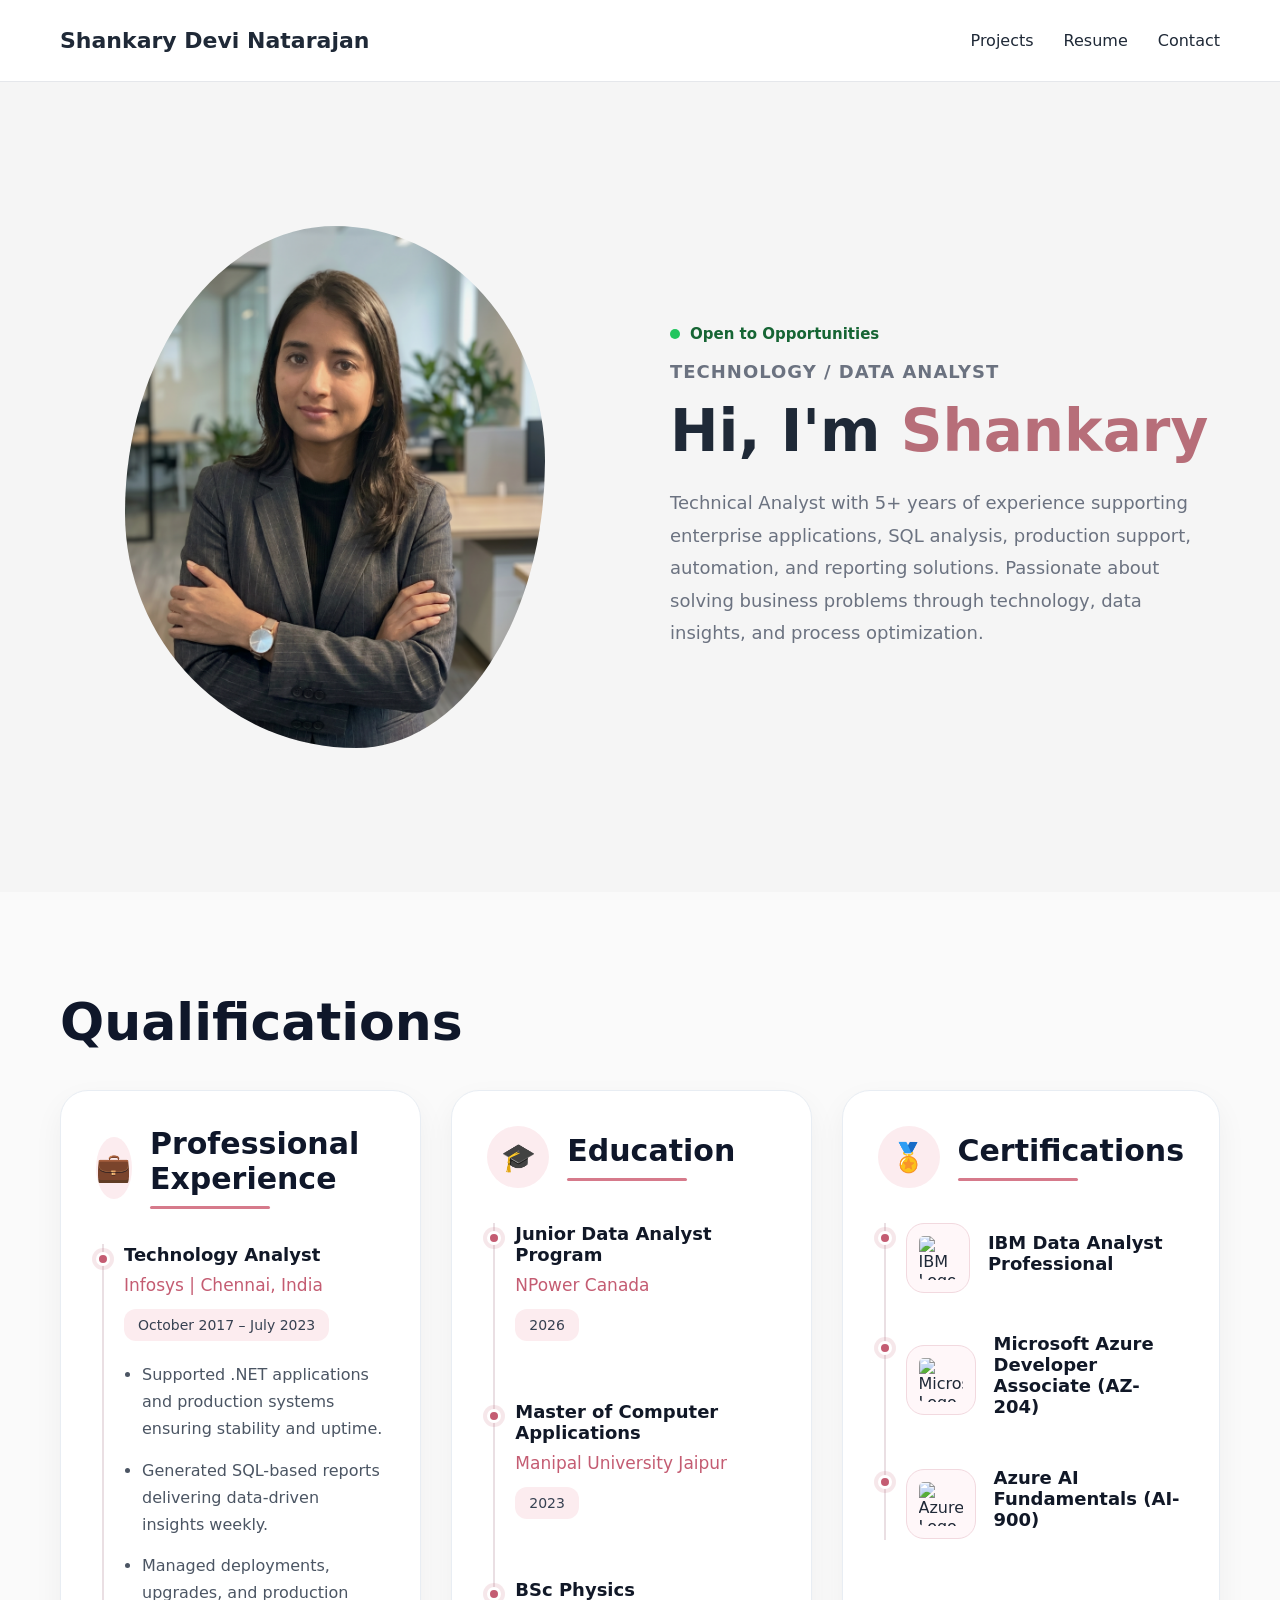
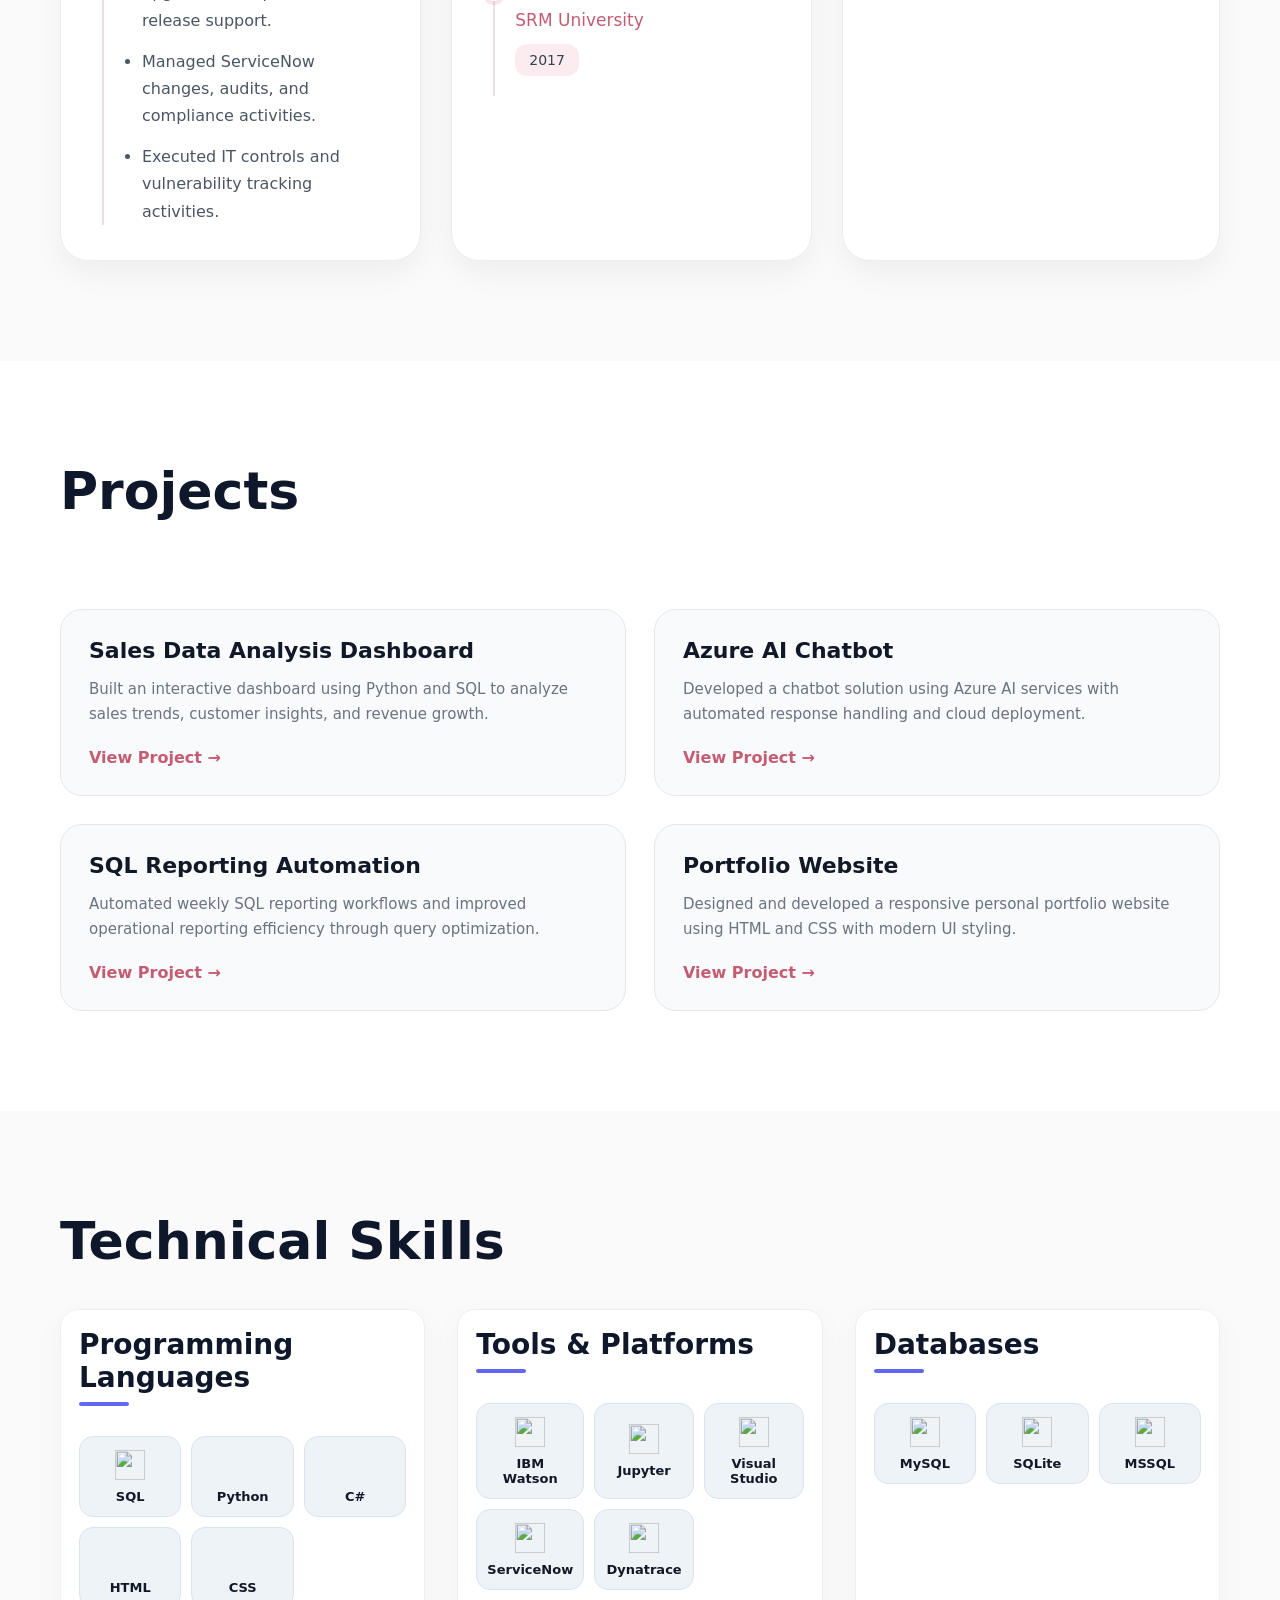
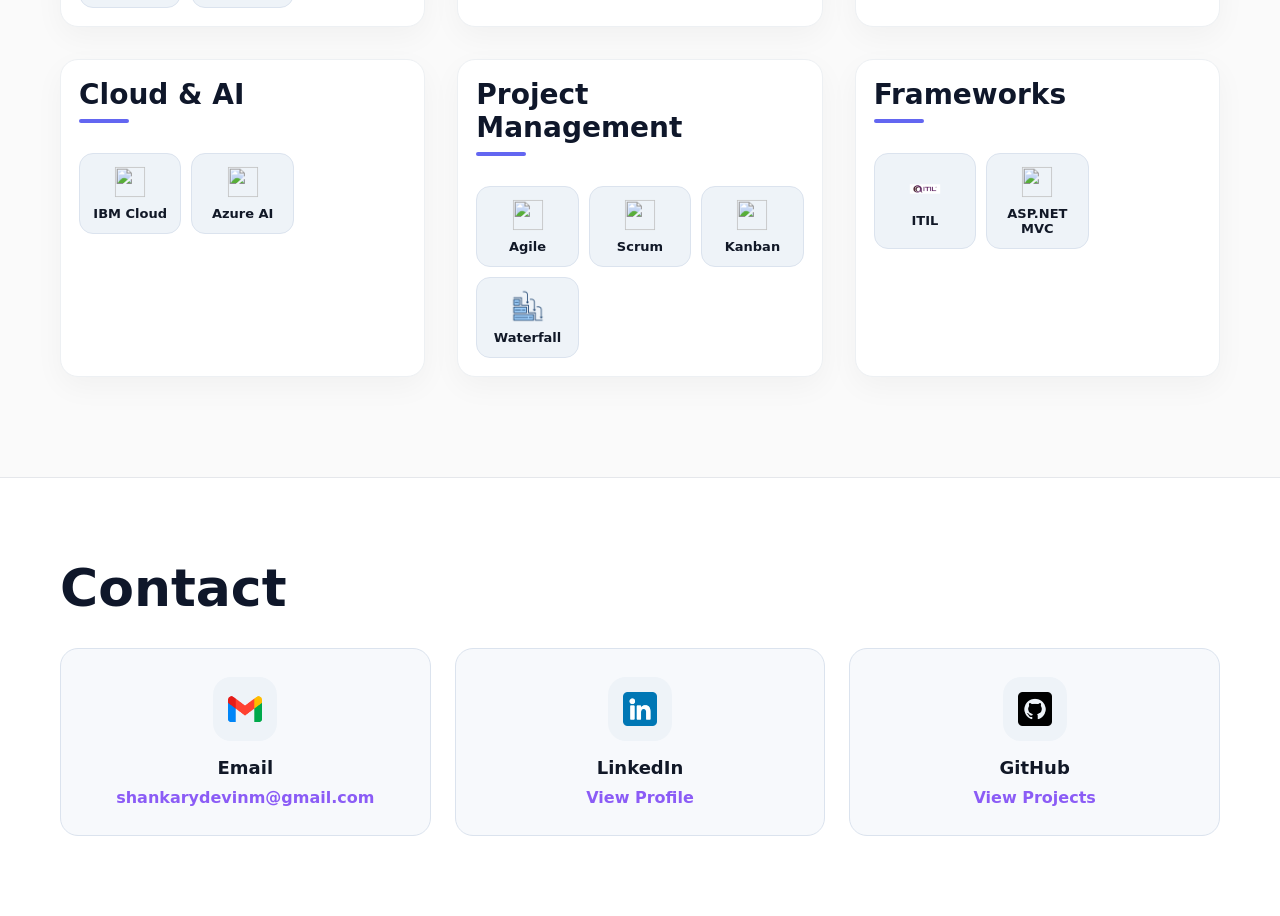
==== commit 7909c5b6: "Update index.html" ====
--- a/index.html
+++ b/index.html
@@ -255,15 +255,11 @@
 </section>
 
   <!-- PROJECTS SECTION -->
-<section class="projects-section">
-
-  <div class="section-heading">
-    <h2 class="section-title">Projects</h2>
-
-    <p class="section-subtitle">
-      A few projects showcasing my technical and analytical skills
-    </p>
-  </div>
+<section  id="projects" class="projects-section">
+
+  <h2 class="section-title">Projects</h2>
+    <br>
+    <br>
 
   <div class="projects-grid">
 
--- a/style.css
+++ b/style.css
@@ -536,3 +536,70 @@
     font-size: 40px;
   }
 }
+
+
+/* PROJECTS SECTION */
+.projects-section {
+  padding: 100px 60px;
+  background: #ffffff;
+}
+
+/* PROJECT GRID */
+.projects-grid {
+  display: grid;
+  grid-template-columns: repeat(2, 1fr);
+  gap: 28px;
+  margin-top: 50px;
+}
+
+/* PROJECT CARD */
+.project-card {
+  background: #f8fafc;
+  border: 1px solid #e5e7eb;
+  border-radius: 22px;
+  padding: 28px;
+  transition: 0.3s ease;
+}
+
+.project-card:hover {
+  transform: translateY(-6px);
+  box-shadow: 0 12px 30px rgba(0,0,0,0.06);
+}
+
+/* TITLE */
+.project-card h3 {
+  font-size: 22px;
+  margin-bottom: 14px;
+  color: #111827;
+}
+
+/* DESCRIPTION */
+.project-card p {
+  color: #6b7280;
+  line-height: 1.7;
+  margin-bottom: 20px;
+  font-size: 15px;
+}
+
+/* LINK */
+.project-card a {
+  text-decoration: none;
+  color: #c45c72;
+  font-weight: 600;
+  transition: 0.2s ease;
+}
+
+.project-card a:hover {
+  color: #9f4258;
+}
+
+/* RESPONSIVE */
+@media (max-width: 900px) {
+  .projects-section {
+    padding: 70px 25px;
+  }
+
+  .projects-grid {
+    grid-template-columns: 1fr;
+  }
+}
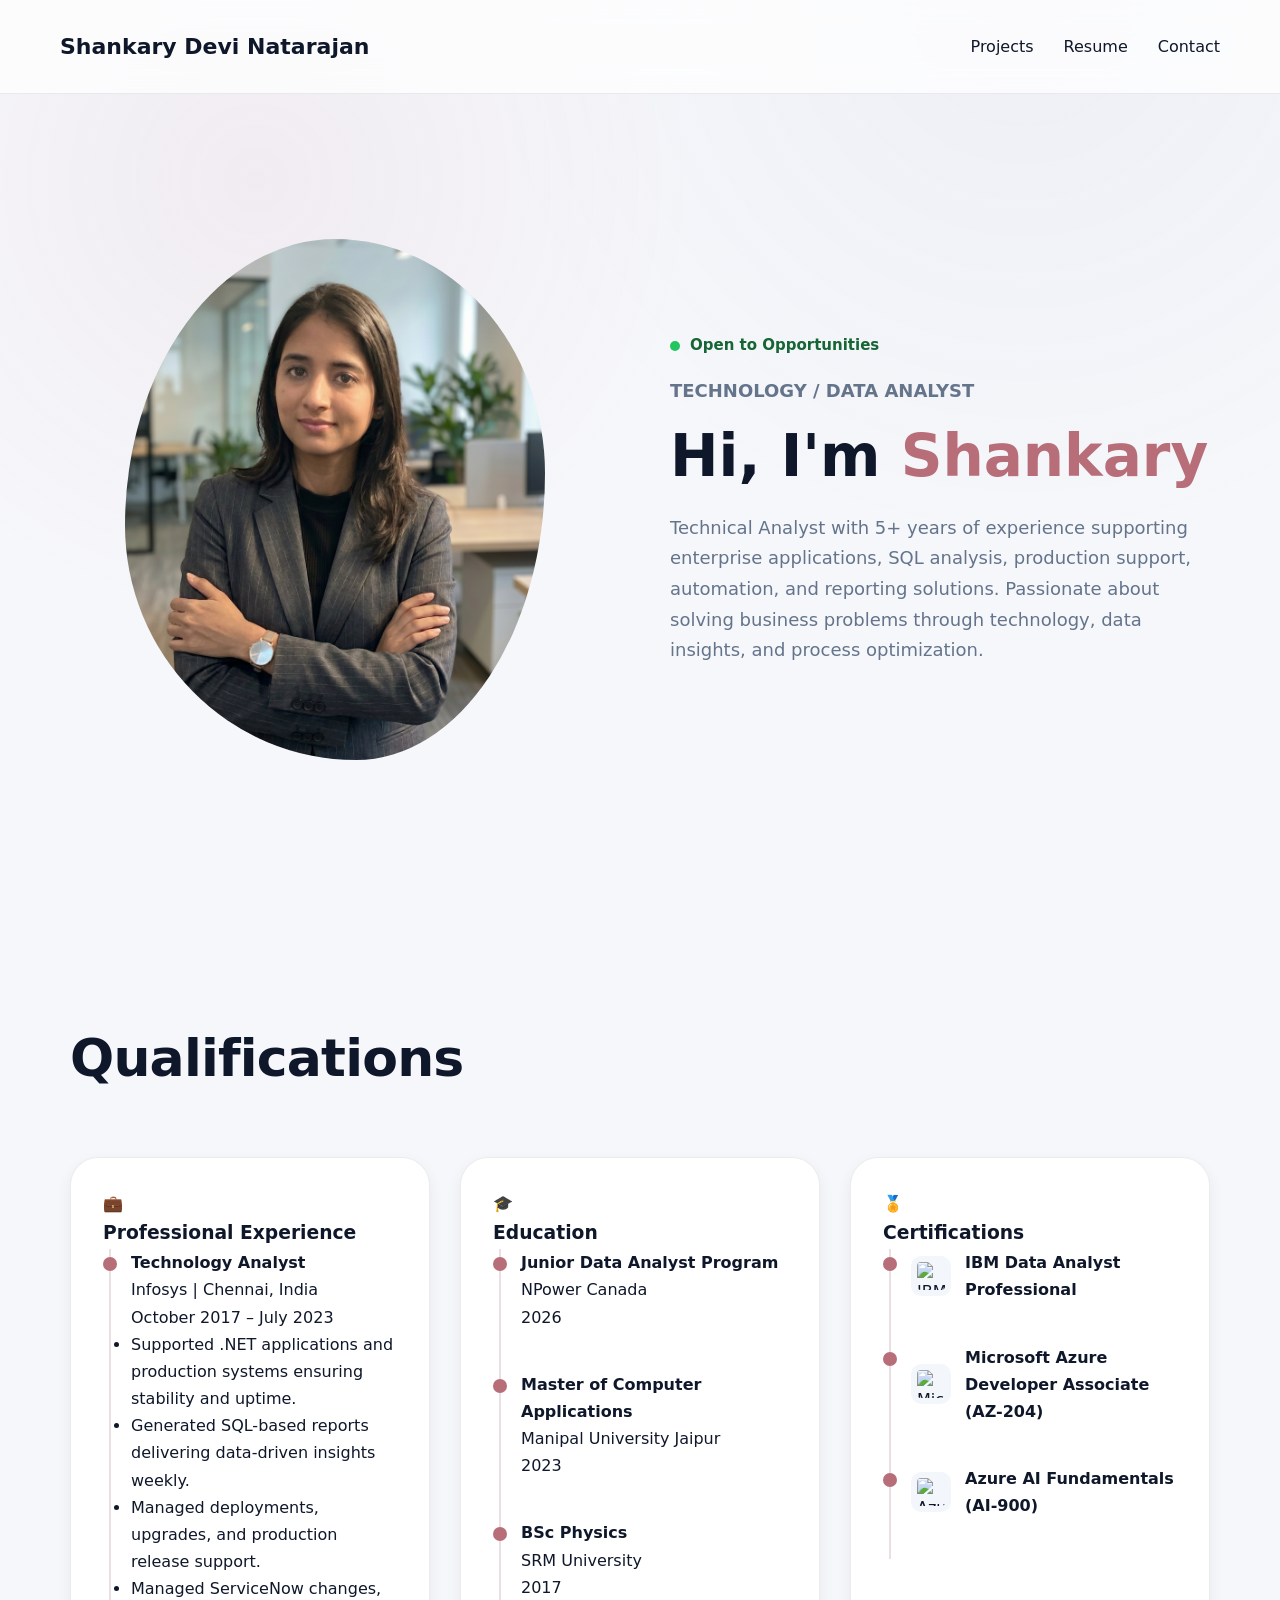
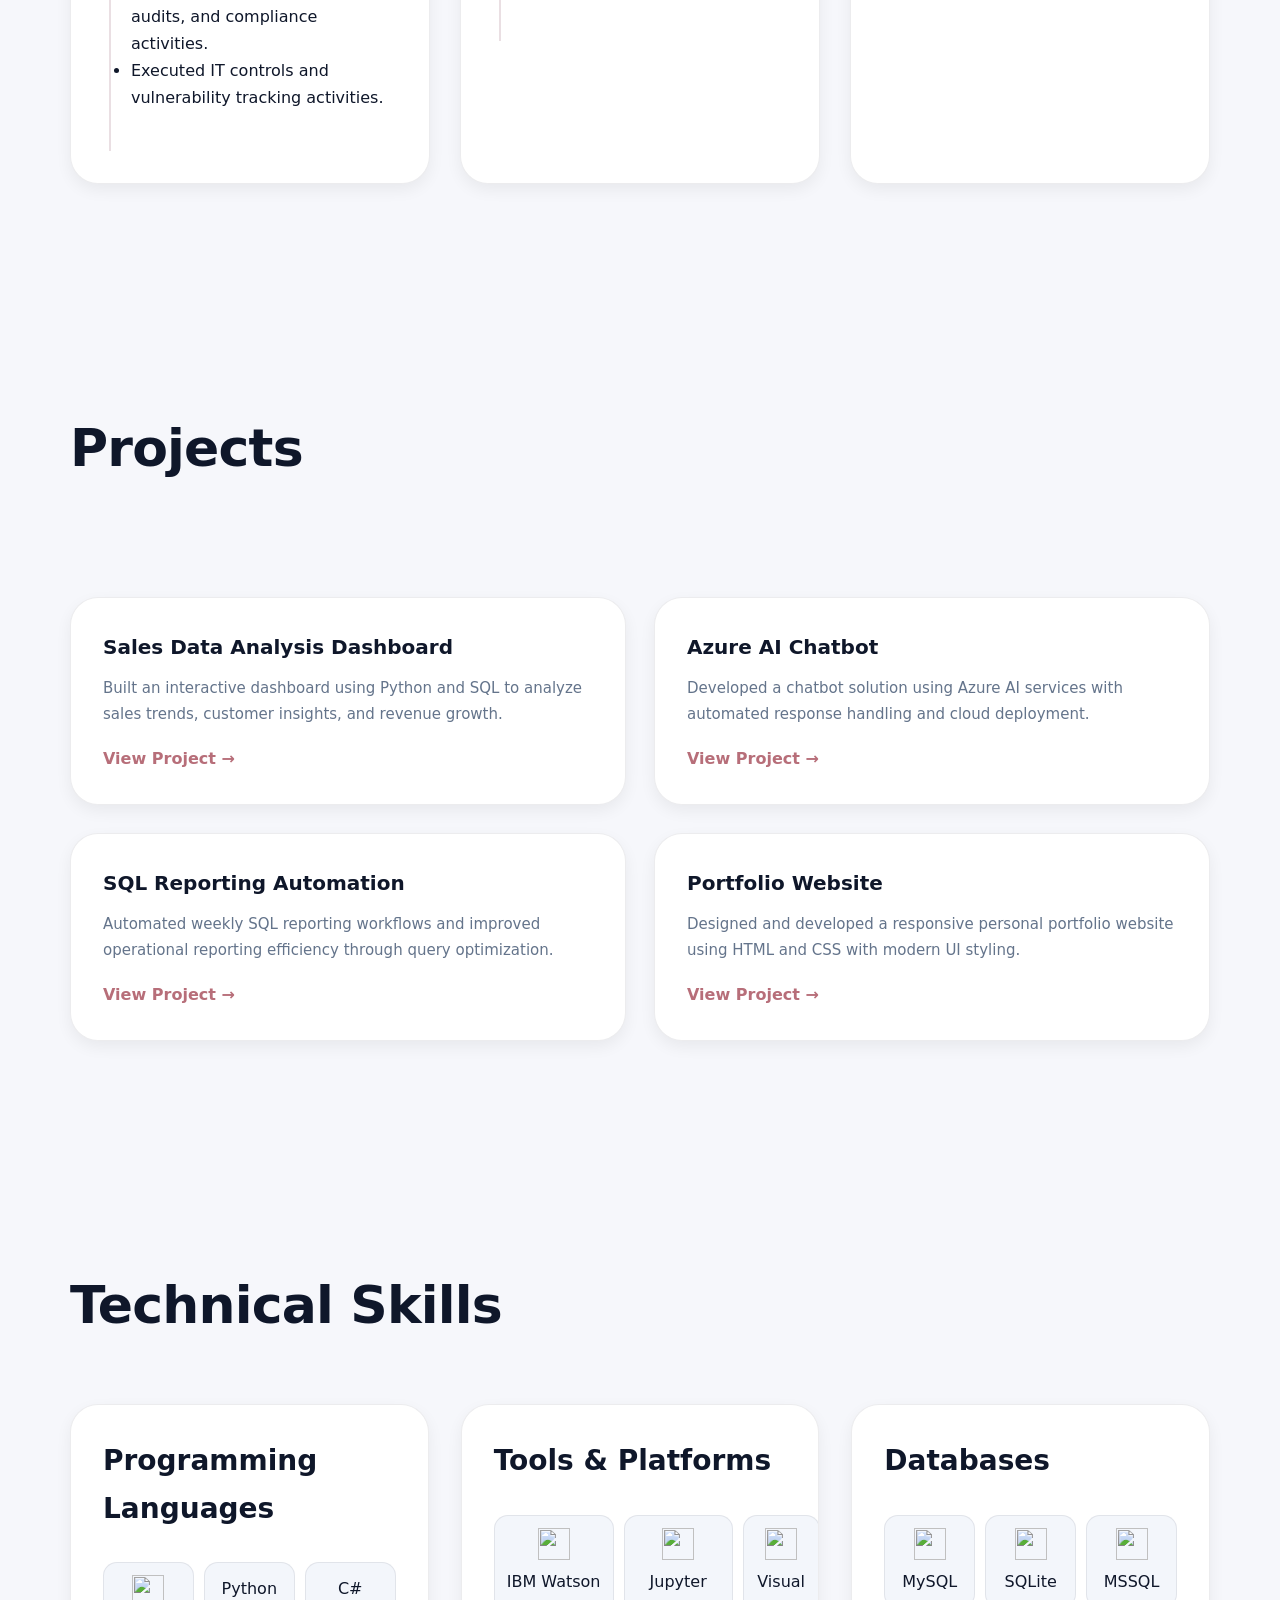
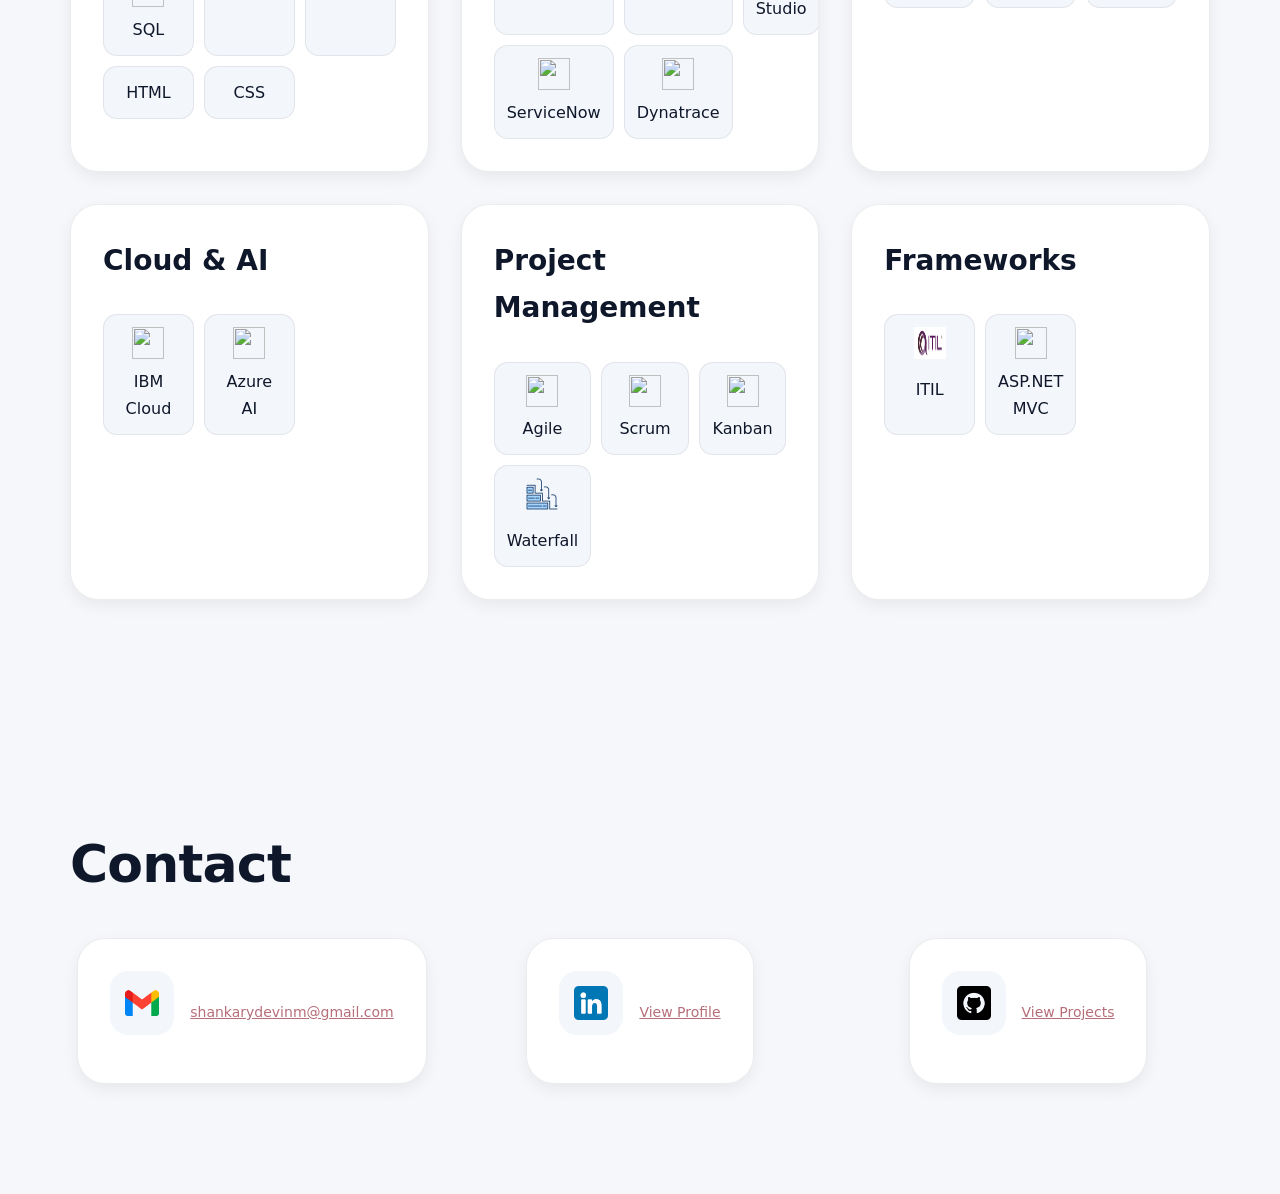
==== commit 092bdcce: "Update index.html" ====
--- a/index.html
+++ b/index.html
@@ -563,13 +563,11 @@
 
       <div class="contact-card">
         <div class="contact-icon"><img src="gmail.png"  alt="Contact Icon" /></div>
-        <h3>Email</h3>
         <a href="mailto:shankarydevinm@gmail">shankarydevinm@gmail.com</a>
       </div>
 
       <div class="contact-card">
         <div class="contact-icon"><img src="linkedin.png"  alt="Contact Icon" /></div>
-        <h3>LinkedIn</h3>
         <a href="https://www.linkedin.com/in/shankary-devi-natarajan-/" target="_blank">
           View Profile
         </a>
@@ -577,8 +575,7 @@
 
       <div class="contact-card">
         <div class="contact-icon"><img src="github.png"  alt="Contact Icon" /></div>
-        
-        <h3>GitHub</h3>
+      
         <a href="https://github.com/shankary" target="_blank">
           View Projects
         </a>
--- a/style.css
+++ b/style.css
@@ -1,9 +1,19 @@
 :root {
-  --bg: #f5f5f5;
-  --text: #1f2937;
-  --muted: #6b7280;
+  --bg: #f6f7fb;
+  --surface: #ffffff;
+  --card: #ffffff;
+  --text: #0f172a;
+  --muted: #64748b;
   --accent: #b76e79;
-  --white: #ffffff;
+  --border: rgba(15, 23, 42, 0.08);
+
+  --shadow-sm: 0 6px 16px rgba(0,0,0,0.06);
+  --shadow-md: 0 12px 30px rgba(0,0,0,0.08);
+  --shadow-lg: 0 20px 50px rgba(0,0,0,0.12);
+
+  --radius-sm: 14px;
+  --radius-md: 20px;
+  --radius-lg: 28px;
 }
 
 /* RESET */
@@ -21,6 +31,19 @@
   font-family: system-ui, -apple-system, sans-serif;
   background: var(--bg);
   color: var(--text);
+  line-height: 1.7;
+  -webkit-font-smoothing: antialiased;
+}
+
+/* SOFT BACKGROUND LAYER */
+body::before {
+  content: "";
+  position: fixed;
+  inset: 0;
+  background:
+    radial-gradient(circle at 20% 20%, rgba(183,110,121,0.08), transparent 35%),
+    radial-gradient(circle at 80% 0%, rgba(100,116,139,0.06), transparent 40%);
+  z-index: -1;
 }
 
 /* NAVBAR */
@@ -29,8 +52,9 @@
   justify-content: space-between;
   align-items: center;
   padding: 28px 60px;
-  background: white;
-  border-bottom: 1px solid #e5e7eb;
+  background: rgba(255,255,255,0.75);
+  backdrop-filter: blur(14px);
+  border-bottom: 1px solid var(--border);
   position: sticky;
   top: 0;
   z-index: 1000;
@@ -70,18 +94,15 @@
 .hero-image {
   display: flex;
   justify-content: center;
-  align-items: center;
 }
 
 .hero-image img {
   width: 100%;
   max-width: 420px;
   object-fit: cover;
-  mix-blend-mode: multiply;
   border-radius: 50% 50% 45% 55% / 55% 45% 55% 45%;
 }
 
-/* STATUS */
 .availability {
   display: flex;
   align-items: center;
@@ -109,14 +130,12 @@
   100% { transform: scale(1); }
 }
 
-/* HERO TEXT */
 .role {
   font-size: 18px;
   font-weight: 600;
   color: var(--muted);
+  text-transform: uppercase;
   margin-bottom: 18px;
-  text-transform: uppercase;
-  letter-spacing: 1px;
 }
 
 .hero-content h1 {
@@ -132,88 +151,91 @@
 .intro {
   font-size: 18px;
   color: var(--muted);
-  line-height: 1.8;
   max-width: 600px;
 }
 
-/* SECTION TITLE */
+/* SECTION TITLES */
 .section-title {
   font-size: 52px;
-  font-weight: 700;
-  color: #0f172a;
-}
-
-/* PROFILE SECTION */
-/* PROFILE SECTION */
-.profile-section {
-  padding: 100px 60px;
-  background: #fafafa;
-}
-
-/* SECTION */
-.section-heading {
-  text-align: center;
-  margin-bottom: 70px;
+  font-weight: 800;
+  letter-spacing: -0.8px;
+  color: var(--text);
 }
 
 .section-subtitle {
-  margin-top: 14px;
-  color: #64748b;
   font-size: 18px;
-}
-
-/* GRID */
+  color: var(--muted);
+  margin-top: 10px;
+  margin-bottom: 50px;
+}
+
+/* SECTIONS */
+.profile-section,
+.skills-section,
+.projects-section,
+.contact-section {
+  padding: 110px 70px;
+}
+
+/* GRID BASE */
 .profile-grid {
   display: grid;
   grid-template-columns: repeat(3, 1fr);
   gap: 30px;
 }
 
-/* CARD */
+/* CARD SYSTEM (GLOBAL) */
+.profile-card,
+.skills-category-card,
+.project-card,
+.contact-card,
 .timeline-card {
-  background: white;
-  border-radius: 28px;
-  padding: 35px;
-  border: 1px solid #e8edf3;
-  box-shadow: 0 12px 30px rgba(0,0,0,0.05);
-  transition: 0.3s ease;
-}
-
+  background: var(--card);
+  border: 1px solid var(--border);
+  border-radius: var(--radius-lg);
+  box-shadow: var(--shadow-sm);
+  transition: all 0.35s ease;
+  overflow: hidden;
+
+  /* ✅ ADD THIS (FIXES YOUR ISSUE) */
+  padding: 32px;
+}
+
+.contact-card {
+  display: grid;
+  grid-template-columns: 64px 1fr;
+  align-items: center;
+  gap: 16px;
+  text-align: left;
+}
+
+.profile-card:hover,
+.skills-category-card:hover,
+.project-card:hover,
+.contact-card:hover,
 .timeline-card:hover {
-  transform: translateY(-8px);
-  box-shadow: 0 18px 40px rgba(0,0,0,0.08);
-}
-
-/* CARD HEADER */
-.card-header {
-  display: flex;
-  align-items: center;
-  gap: 18px;
-  margin-bottom: 35px;
-}
-
-.card-icon {
-  width: 62px;
-  height: 62px;
-  border-radius: 50%;
-  background: #fcecef;
-  display: flex;
-  align-items: center;
-  justify-content: center;
-  font-size: 28px;
-}
-
-.card-header h3 {
-  font-size: 30px;
-  color: #0f172a;
-  margin-bottom: 10px;
-}
-
-.card-line {
-  width: 120px;
-  height: 3px;
-  background: #d67a8b;
-  border-radius: 999px;
+  transform: translateY(-10px) scale(1.01);
+  box-shadow: var(--shadow-lg);
+  border-color: rgba(183, 110, 121, 0.35);
+}
+
+.contact-card:hover {
+  transform: translateY(-6px);
+}
+
+.contact-card h3 {
+  margin: 0;
+  font-size: 18px;
+}
+
+.contact-card a {
+  display: block;
+  margin-top: 4px;
+  color: var(--accent);
+  font-size: 14px;
+
+  /* prevents overflow issues */
+  word-break: break-word;
 }
 
 /* TIMELINE */
@@ -232,14 +254,9 @@
   background: #eadfe3;
 }
 
-/* TIMELINE ITEM */
 .timeline-item {
   position: relative;
   padding-bottom: 40px;
-}
-
-.timeline-item:last-child {
-  padding-bottom: 0;
 }
 
 .timeline-dot {
@@ -248,117 +265,17 @@
   top: 8px;
   width: 14px;
   height: 14px;
-  background: #c45c72;
+  background: var(--accent);
   border-radius: 50%;
-  border: 3px solid white;
-  box-shadow: 0 0 0 4px rgba(196,92,114,0.15);
-}
-
-/* CONTENT */
-.timeline-content h4 {
-  font-size: 18px;
-  margin-bottom: 10px;
-  color: #111827;
-}
-
-.timeline-company {
-  color: #c45c72;
-  font-size: 17px;
-  margin-bottom: 14px;
-}
-
-/* DATE */
-.timeline-date {
-  display: inline-block;
-  background: #fcecef;
-  color: #374151;
-  padding: 8px 14px;
-  border-radius: 12px;
-  font-size: 14px;
-  margin-bottom: 20px;
-}
-
-/* LIST */
-.timeline-content ul {
-  padding-left: 18px;
-  display: flex;
-  flex-direction: column;
-  gap: 14px;
-}
-
-.timeline-content li {
-  line-height: 1.7;
-  color: #4b5563;
-}
-
-/* CERTIFICATIONS */
-.cert-item {
-  display: flex;
-  align-items: center;
-  gap: 18px;
-}
-
-.cert-logo {
-  width: 70px;
-  height: 70px;
-  object-fit: contain;
-  background: #fff7f9;
-  padding: 12px;
-  border-radius: 18px;
-  border: 1px solid #f2d9df;
-}
-
-/* RESPONSIVE */
-@media (max-width: 1000px) {
-  .profile-grid {
-    grid-template-columns: 1fr;
-  }
-}
-
-@media (max-width: 900px) {
-  .profile-section {
-    padding: 70px 25px;
-  }
-
-  .card-header h3 {
-    font-size: 24px;
-  }
-
-  .section-title {
-    font-size: 42px;
-  }
-}
-
-
-
-/* SKILLS SECTION */
-.skills-section {
-  padding: 100px 60px;
-  background: #fafafa;
-}
-
-/* GRID */
+}
+
+/* SKILLS */
 .skills-main-grid {
   display: grid;
   grid-template-columns: repeat(3, 1fr);
   gap: 32px;
 }
 
-/* CARD */
-.skills-category-card {
-  background: white;
-  padding: 18px;
-  border-radius: 18px;
-  border: 1px solid #edf0f3;
-  box-shadow: 0 10px 30px rgba(0,0,0,0.04);
-  transition: 0.3s ease;
-}
-
-.skills-category-card:hover {
-  transform: translateY(-6px);
-}
-
-/* CATEGORY HEADER */
 .category-header {
   display: flex;
   align-items: center;
@@ -368,238 +285,150 @@
 
 .category-header h3 {
   font-size: 28px;
-  color: #0f172a;
-  margin-bottom: 8px;
-}
-
-.category-header span {
-  display: block;
-  width: 50px;
-  height: 4px;
-  border-radius: 999px;
-  background: #6366f1;
-}
-
-/* ICON GRID */
+}
+
+/* ICONS */
 .skills-icons-grid {
   display: grid;
   grid-template-columns: repeat(3, 1fr);
   gap: 10px;
 }
 
-/* SKILL BOX */
 .skill-box {
-  background: #eef3f8;
-  border: 1px solid #dbe3ee;
+  background: #f3f6fb;
+  border: 1px solid var(--border);
   border-radius: 14px;
-  padding: 12px 10px;
+  padding: 12px;
   text-align: center;
   transition: 0.2s ease;
-  display: flex;
-  flex-direction: column;
-  align-items: center;
-  justify-content: center;
 }
 
 .skill-box:hover {
   transform: translateY(-4px);
-  box-shadow: 0 8px 18px rgba(0,0,0,0.06);
-}
-
-.skill-box p {
-  font-size: 13px;
-  font-weight: 600;
-  color: #111827;
-}
-
-/* SKILL ICON */
+}
+
 .skill-icon {
   width: 32px;
   height: 32px;
-  transform: scale(0.95);
-  object-fit: contain;
-  display: block;
-  margin: 0 auto 8px auto;
-}
-
-/* CONTACT SECTION */
-.contact-section {
-  padding: 80px 60px;
-  background: white;
-  border-top: 1px solid #e5e7eb;
-}
-
+  margin-bottom: 8px;
+}
+
+/* CONTACT */
 .contact-grid {
   display: grid;
   grid-template-columns: repeat(3, 1fr);
   gap: 24px;
   margin-top: 30px;
-}
-
-.contact-card {
-  background: #f7f9fc;
-  border: 1px solid #dbe3ee;
-  border-radius: 18px;
-  padding: 28px;
-  text-align: center;
-  transition: 0.25s ease;
-}
-
-.contact-card:hover {
-  transform: translateY(-6px);
-  box-shadow: 0 10px 25px rgba(0,0,0,0.08);
+  justify-items: center;
 }
 
 .contact-icon {
   width: 64px;
   height: 64px;
-  margin: 0 auto 16px auto;
+  margin: 0 auto 16px;
   display: flex;
   align-items: center;
   justify-content: center;
-  background: #eef3f8;
+  background: #f3f6fb;
   border-radius: 18px;
 }
 
 .contact-icon img {
   width: 34px;
   height: 34px;
-  object-fit: contain;
-}
-.contact-card h3 {
-  margin-bottom: 10px;
-  font-size: 18px;
-  color: #111827;
-}
-
-.contact-card a {
-  color: #8b5cf6;
+}
+
+/* PROJECTS */
+.projects-section {
+  background: transparent;
+}
+
+.projects-grid {
+  display: grid;
+  grid-template-columns: repeat(2, 1fr);
+  gap: 28px;
+  margin-top: 50px;
+}
+
+.project-card h3 {
+  font-size: 20px;
+  margin-bottom: 12px;
+}
+
+.project-card p {
+  color: var(--muted);
+  font-size: 15px;
+  margin-bottom: 18px;
+}
+
+.project-card a {
+  color: var(--accent);
+  font-weight: 600;
   text-decoration: none;
-  font-weight: 600;
-}
-
-.contact-card a:hover {
+}
+
+.project-card a:hover {
   text-decoration: underline;
 }
 
 /* RESPONSIVE */
-@media (max-width: 1100px) {
-  .skills-main-grid {
-    grid-template-columns: repeat(2, 1fr);
+@media (max-width: 1000px) {
+  .profile-grid,
+  .skills-main-grid,
+  .projects-grid {
+    grid-template-columns: 1fr;
   }
 }
 
 @media (max-width: 900px) {
-  .navbar {
-    padding: 22px;
-    flex-direction: column;
-    gap: 18px;
-  }
-
   .hero-section {
     grid-template-columns: 1fr;
     text-align: center;
     padding: 40px 25px;
   }
 
-  .hero-image img {
-    max-width: 320px;
-  }
-
   .hero-content h1 {
     font-size: 42px;
   }
 
-  .profile-grid {
-    grid-template-columns: 1fr;
-  }
-
-  .skills-main-grid {
-    grid-template-columns: 1fr;
-  }
-
-  .skills-icons-grid {
-    grid-template-columns: repeat(2, 1fr);
-  }
-
   .profile-section,
   .skills-section,
+  .projects-section,
   .contact-section {
     padding: 70px 25px;
   }
 
-  .contact-grid {
-    grid-template-columns: 1fr;
+  .section-title {
+    font-size: 42px;
   }
-
-  .section-title {
-    font-size: 40px;
-  }
-}
-
-
-/* PROJECTS SECTION */
-.projects-section {
-  padding: 100px 60px;
-  background: #ffffff;
-}
-
-/* PROJECT GRID */
-.projects-grid {
-  display: grid;
-  grid-template-columns: repeat(2, 1fr);
-  gap: 28px;
-  margin-top: 50px;
-}
-
-/* PROJECT CARD */
-.project-card {
-  background: #f8fafc;
-  border: 1px solid #e5e7eb;
-  border-radius: 22px;
-  padding: 28px;
-  transition: 0.3s ease;
-}
-
-.project-card:hover {
-  transform: translateY(-6px);
-  box-shadow: 0 12px 30px rgba(0,0,0,0.06);
-}
-
-/* TITLE */
-.project-card h3 {
-  font-size: 22px;
-  margin-bottom: 14px;
-  color: #111827;
-}
-
-/* DESCRIPTION */
-.project-card p {
-  color: #6b7280;
-  line-height: 1.7;
-  margin-bottom: 20px;
-  font-size: 15px;
-}
-
-/* LINK */
-.project-card a {
-  text-decoration: none;
-  color: #c45c72;
+}
+
+.cert-item {
+  display: flex;
+  align-items: center;
+  gap: 14px;
+}
+
+.cert-logo {
+  width: 40px;
+  height: 40px;
+  object-fit: contain;
+  flex-shrink: 0;
+  background: #f3f6fb;
+  padding: 6px;
+  border-radius: 10px;
+}
+
+.cert-item h4 {
+  font-size: 16px;
   font-weight: 600;
-  transition: 0.2s ease;
-}
-
-.project-card a:hover {
-  color: #9f4258;
-}
-
-/* RESPONSIVE */
-@media (max-width: 900px) {
-  .projects-section {
-    padding: 70px 25px;
-  }
-
-  .projects-grid {
-    grid-template-columns: 1fr;
-  }
-}
+  color: var(--text);
+}
+
+.cert-item {
+  transition: 0.25s ease;
+}
+
+.cert-item:hover {
+  transform: translateX(4px);
+}
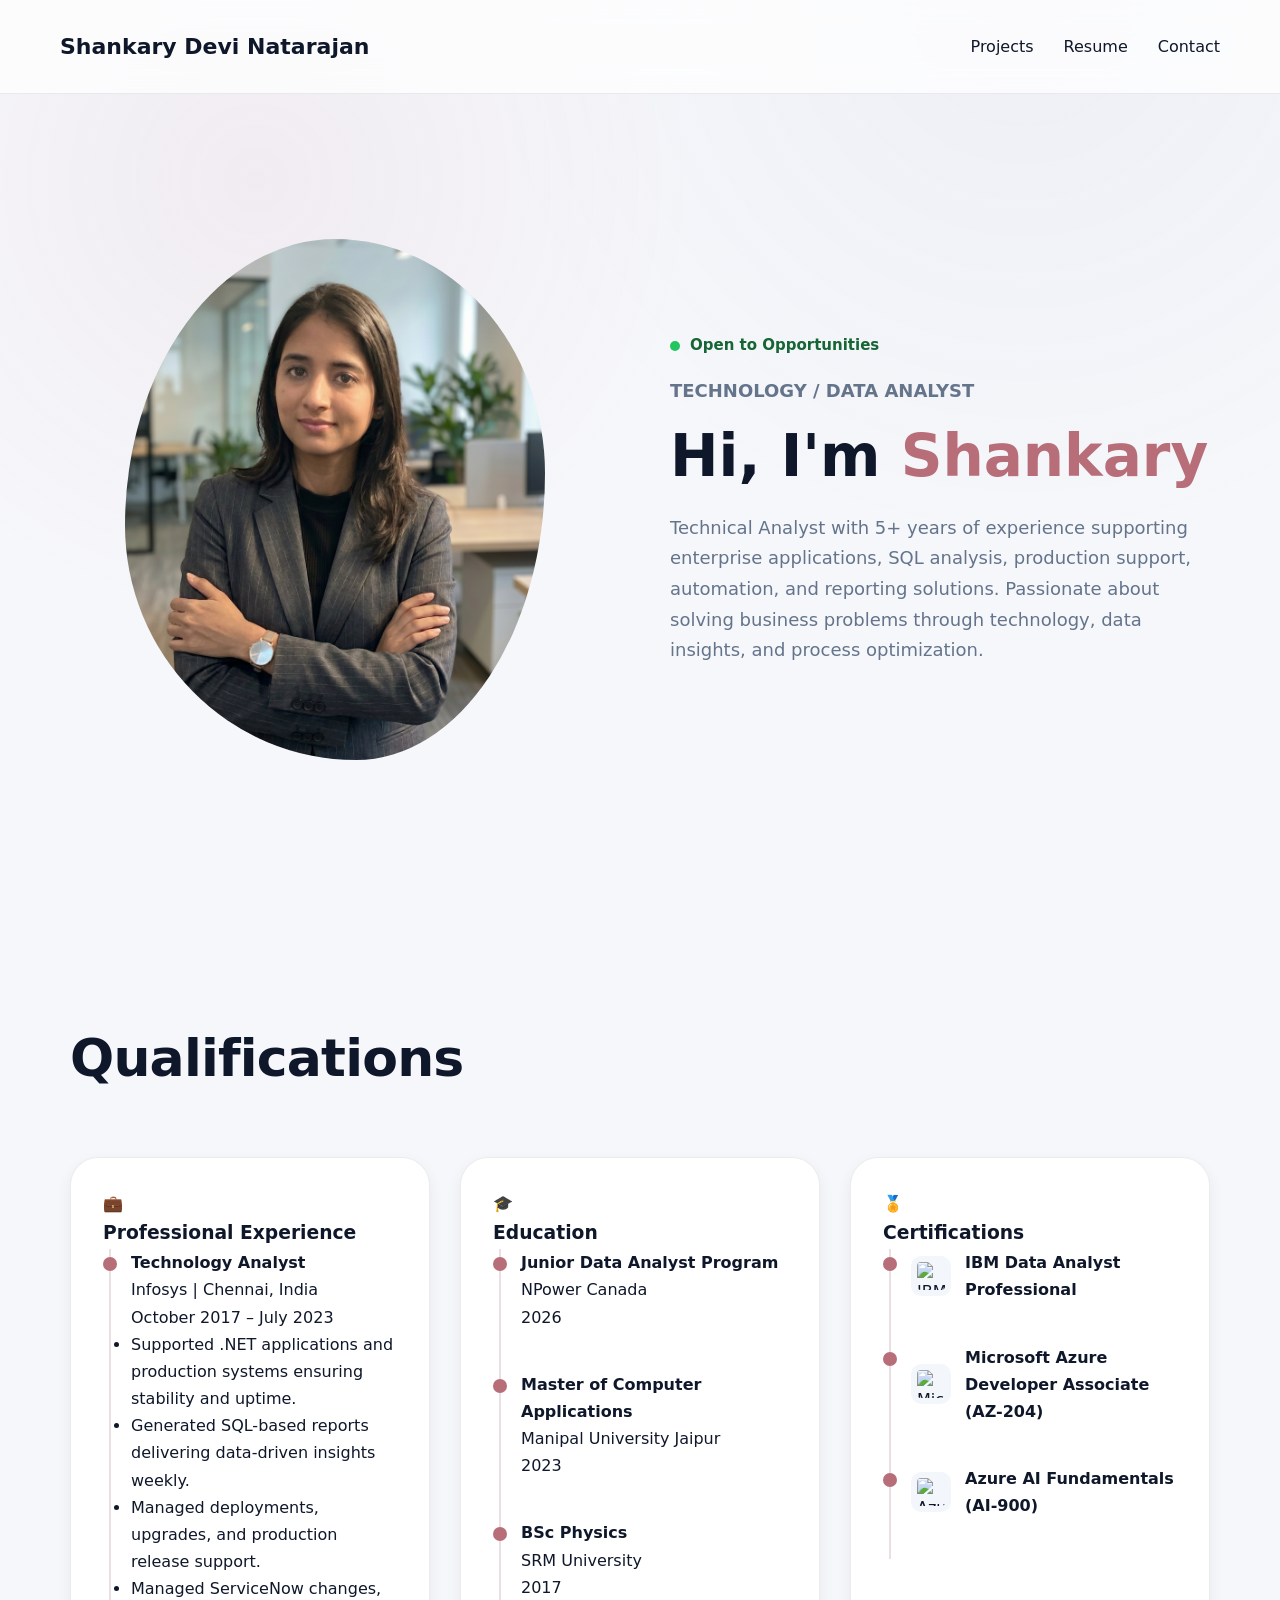
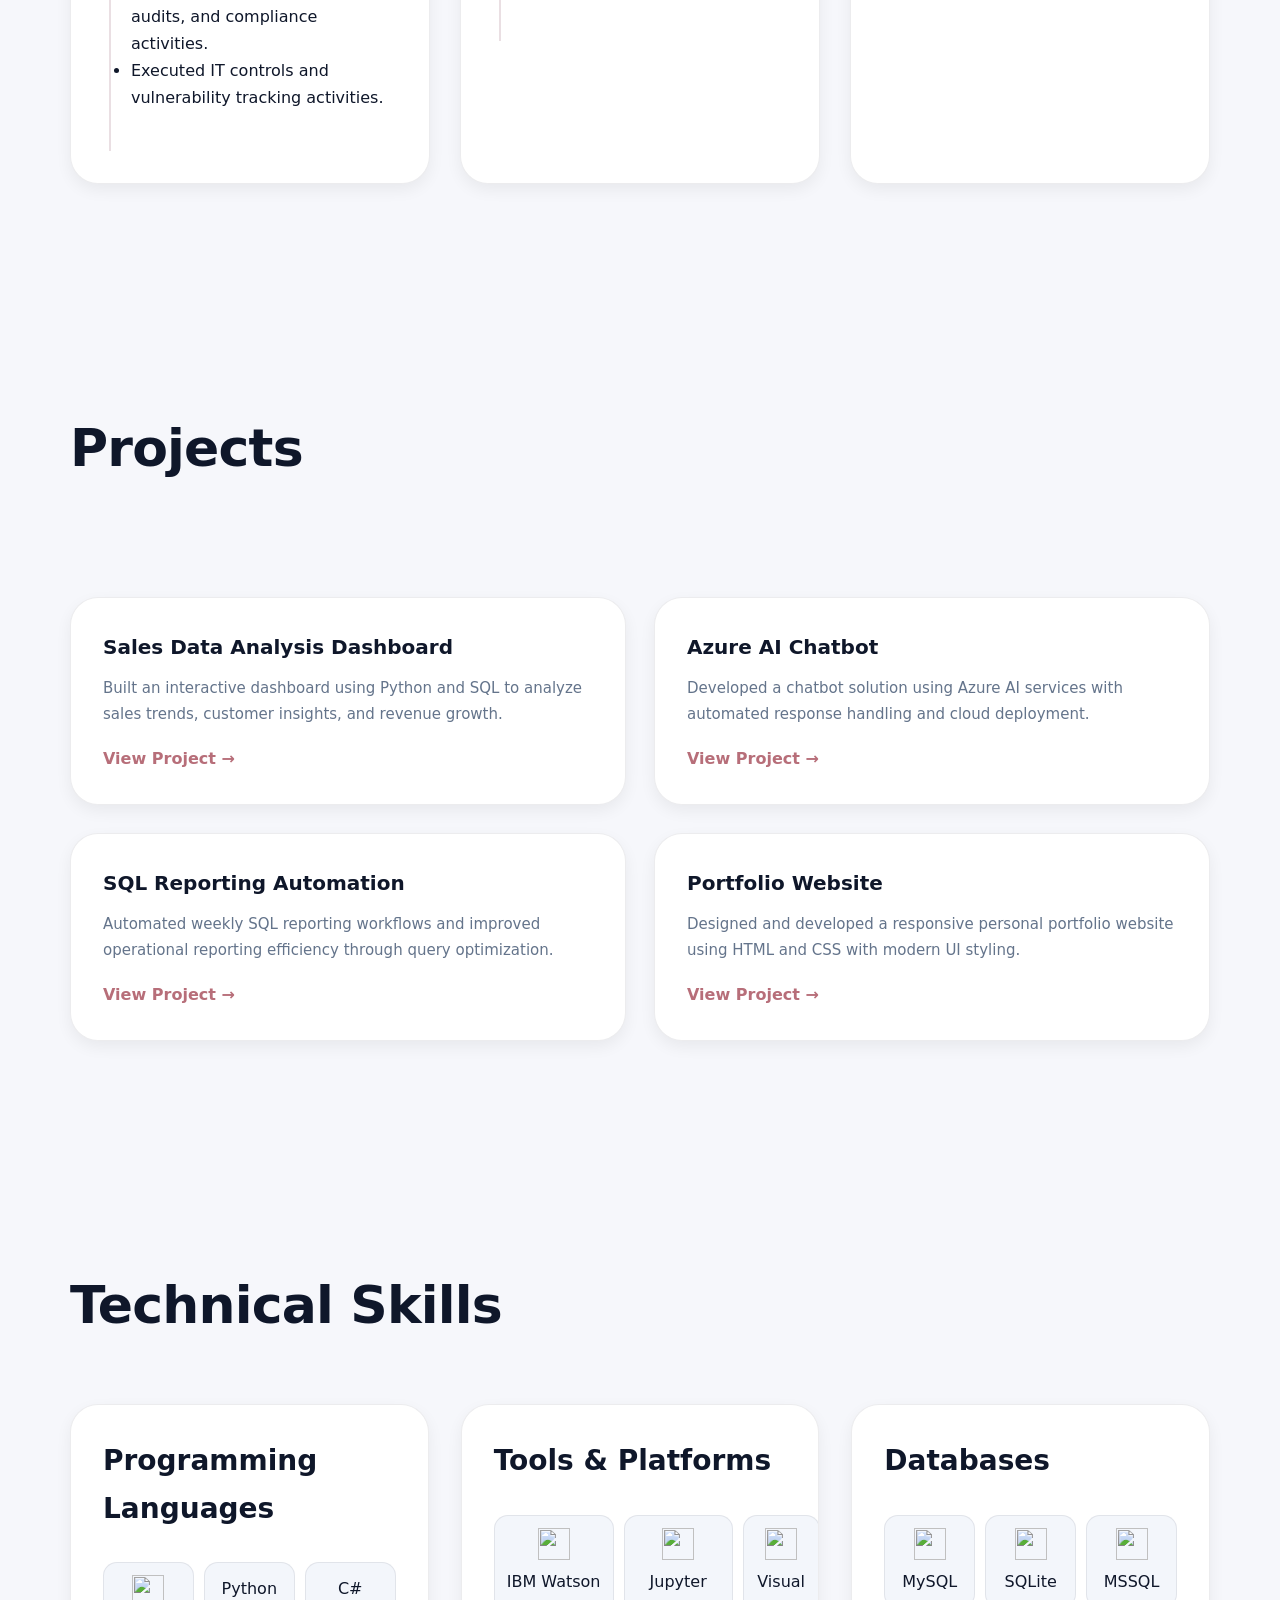
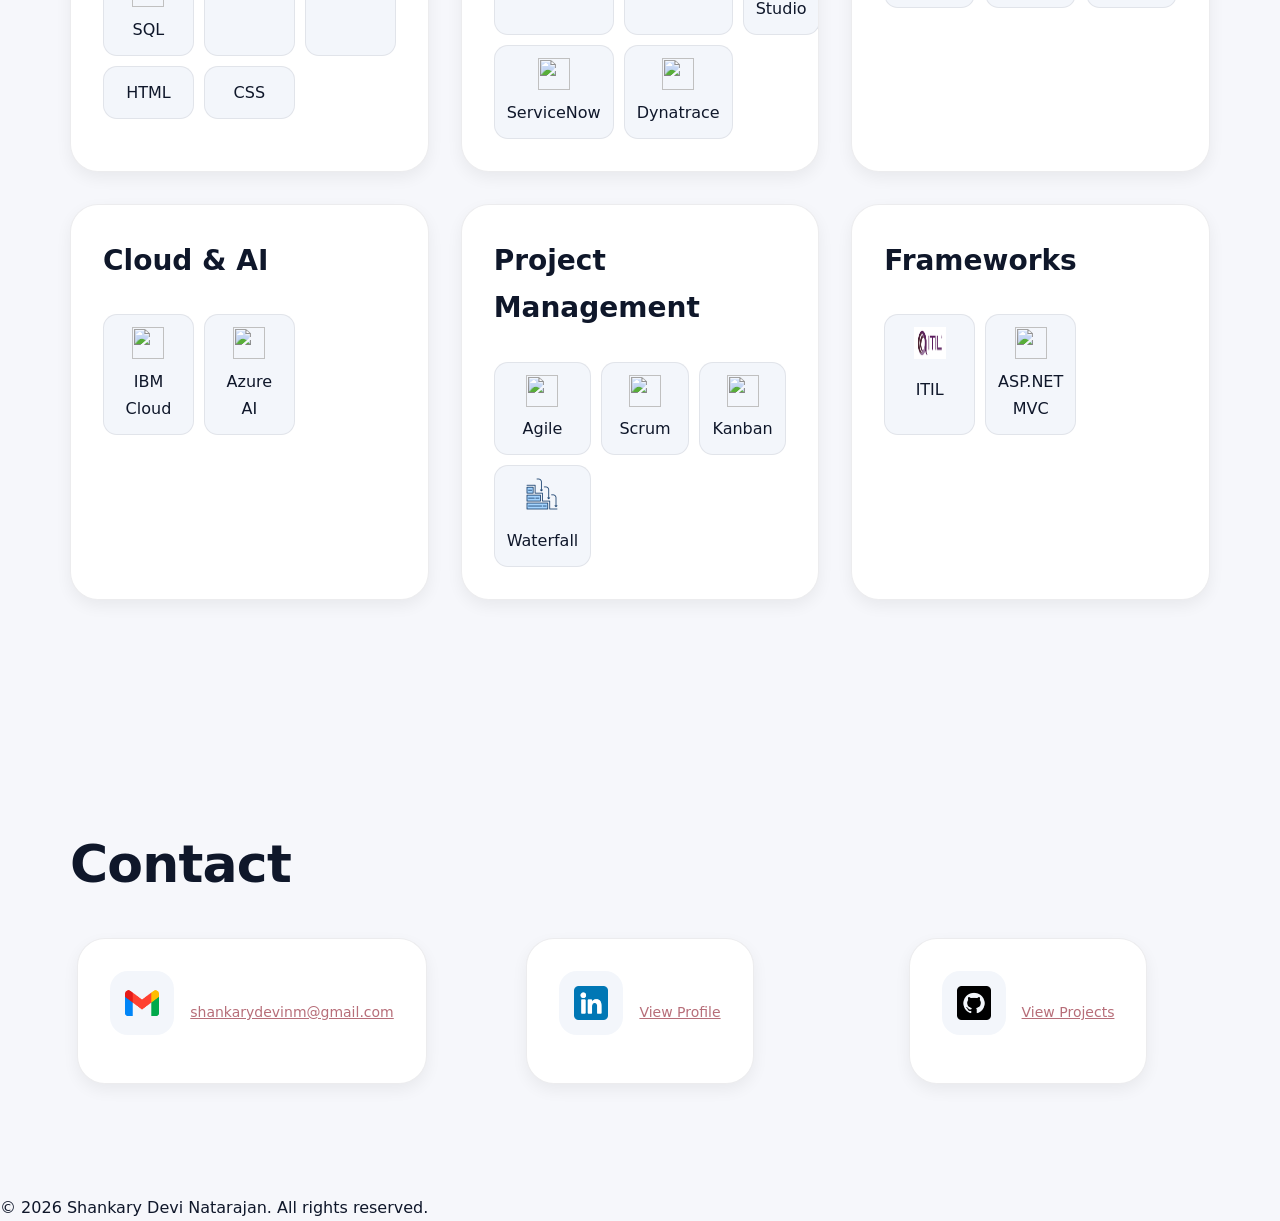
==== commit c437eb6d: "Update index.html" ====
--- a/index.html
+++ b/index.html
@@ -584,5 +584,9 @@
     </div>
   </section>
 
+  <footer class="footer">
+  <p>© 2026 Shankary Devi Natarajan. All rights reserved.</p>
+</footer>
+
 </body>
 </html>
